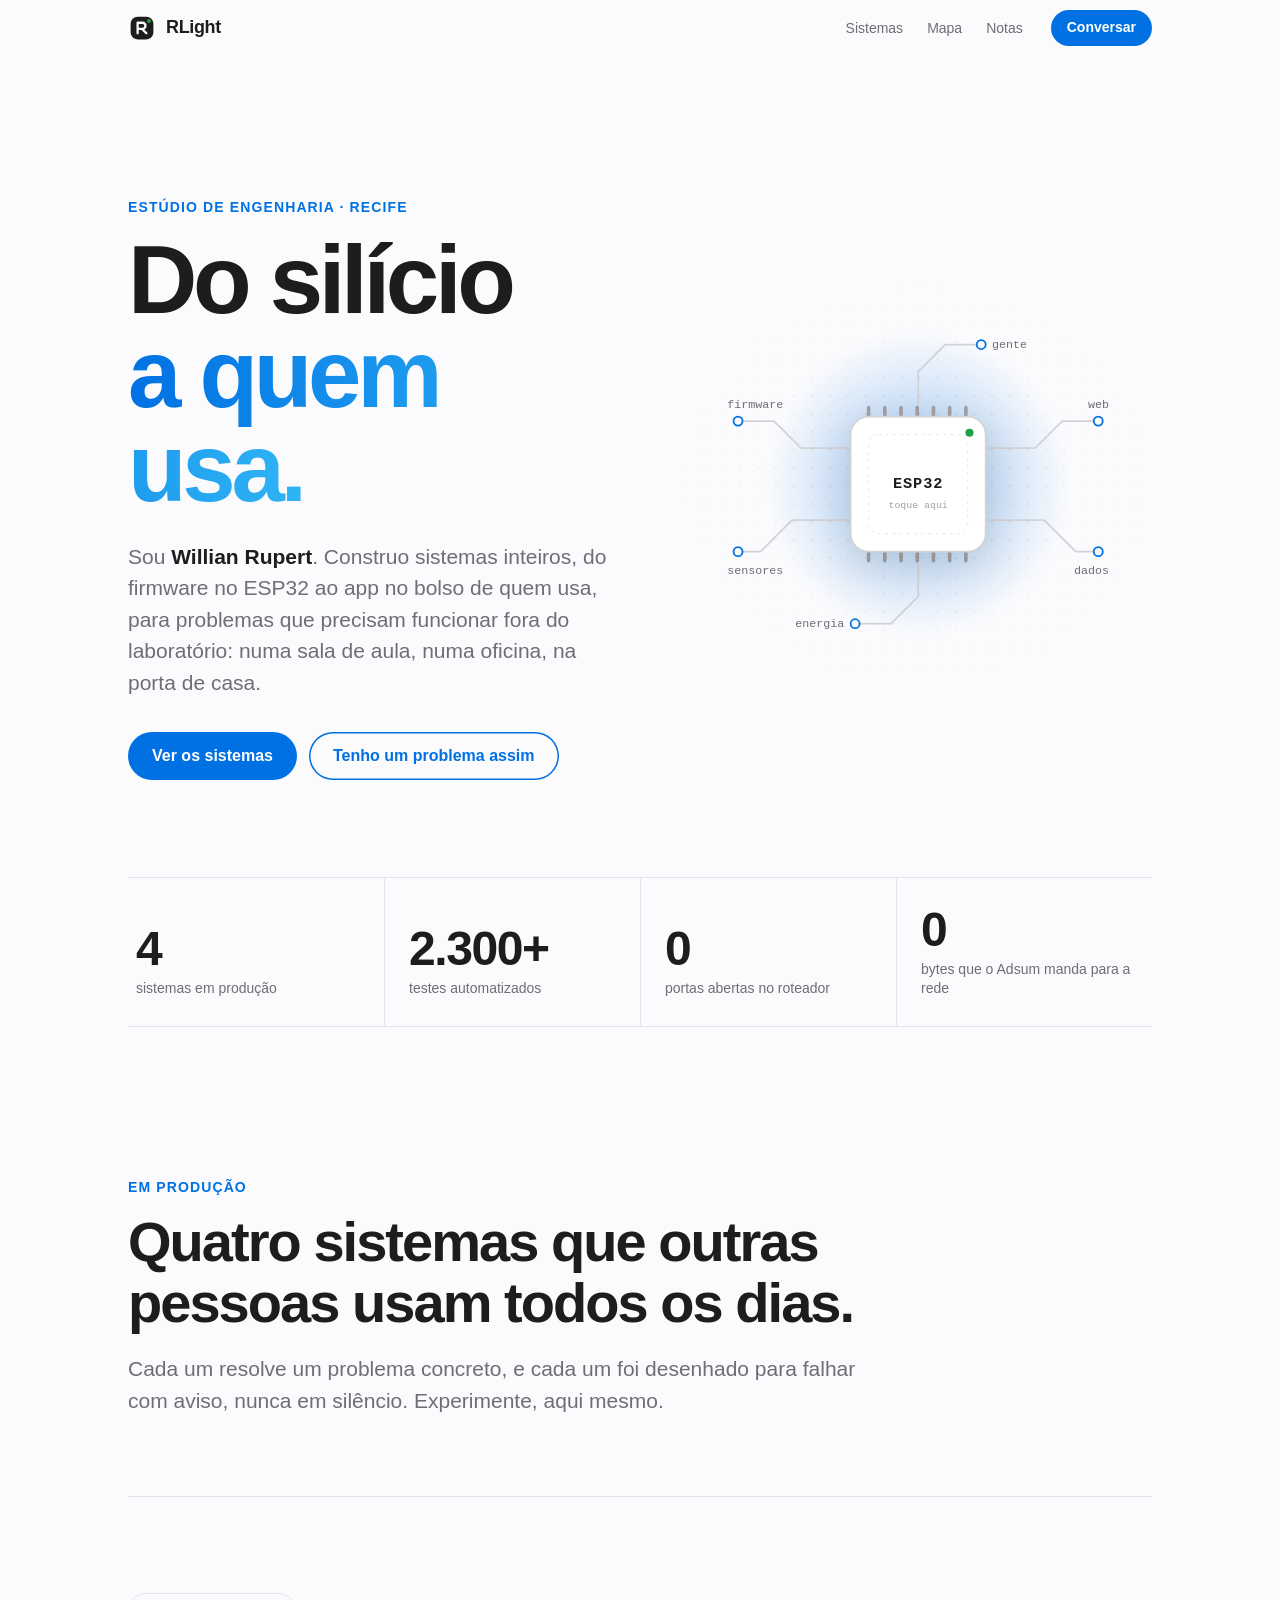
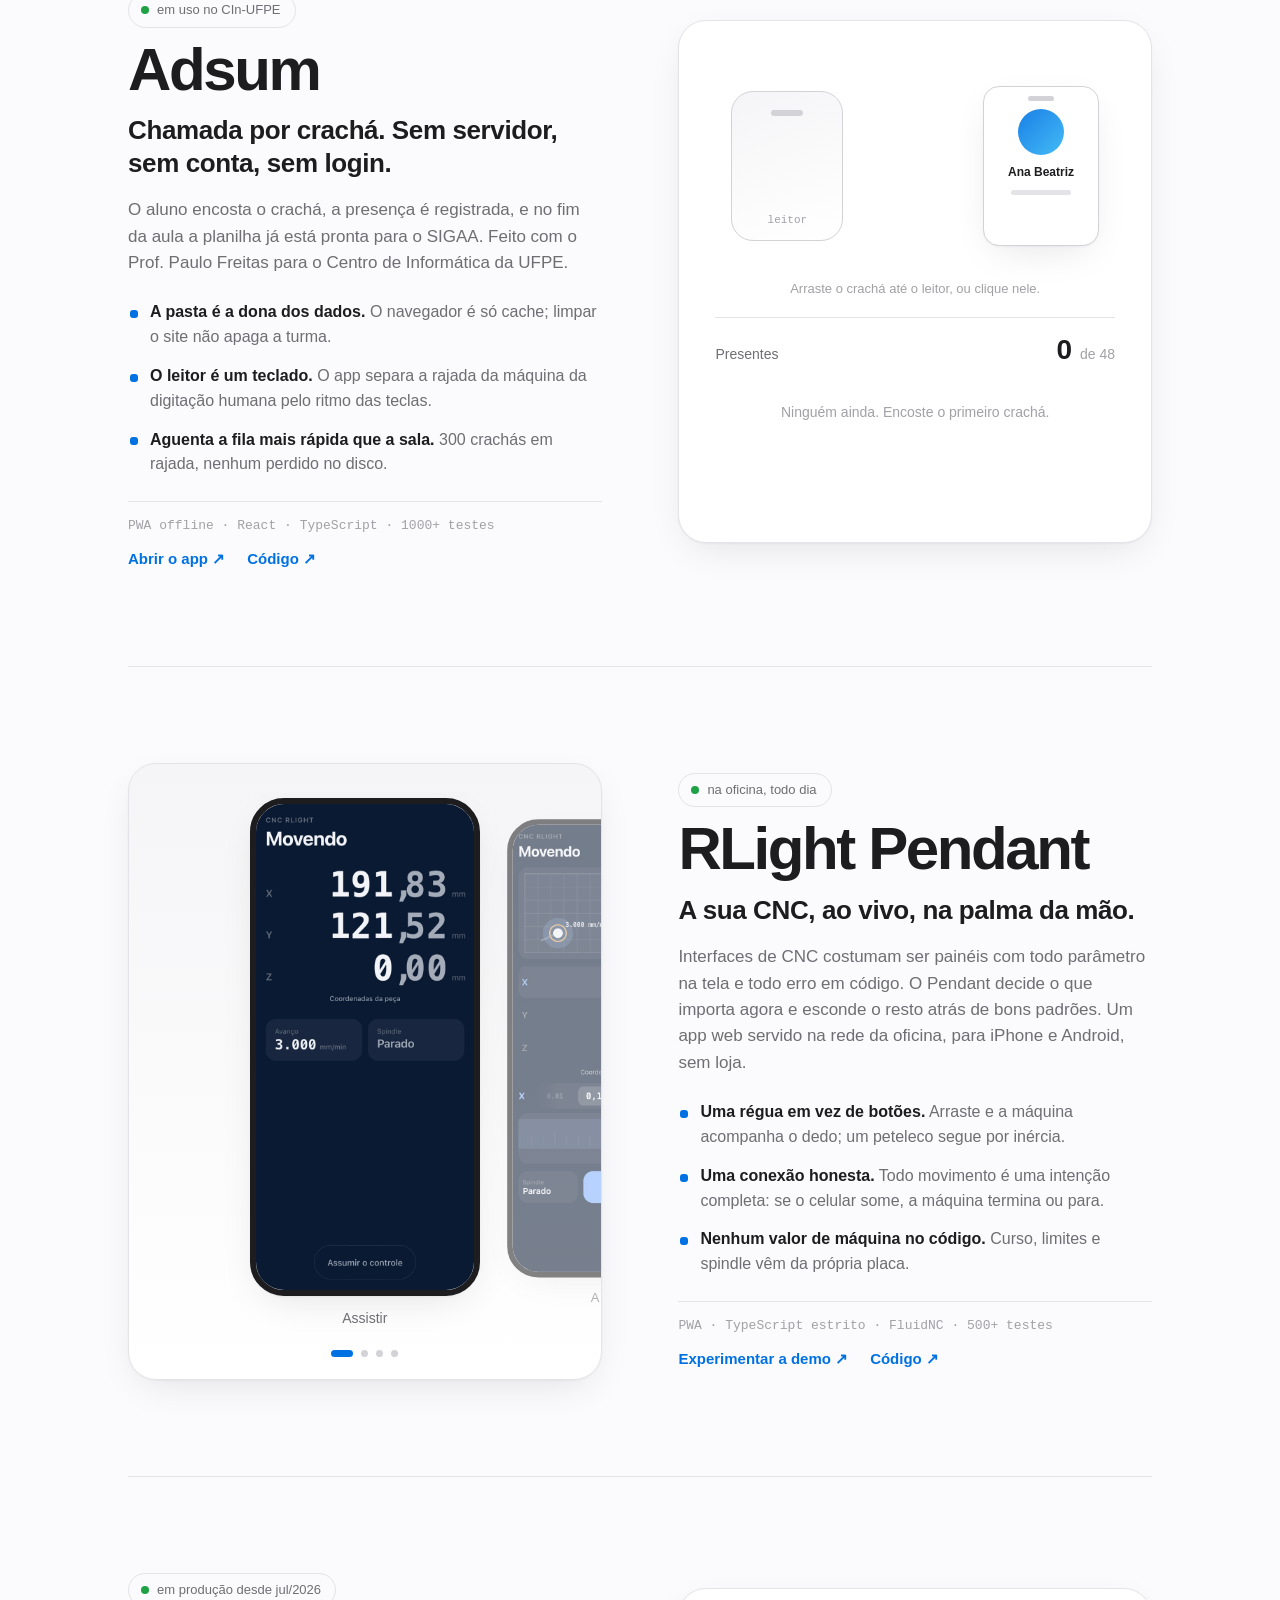
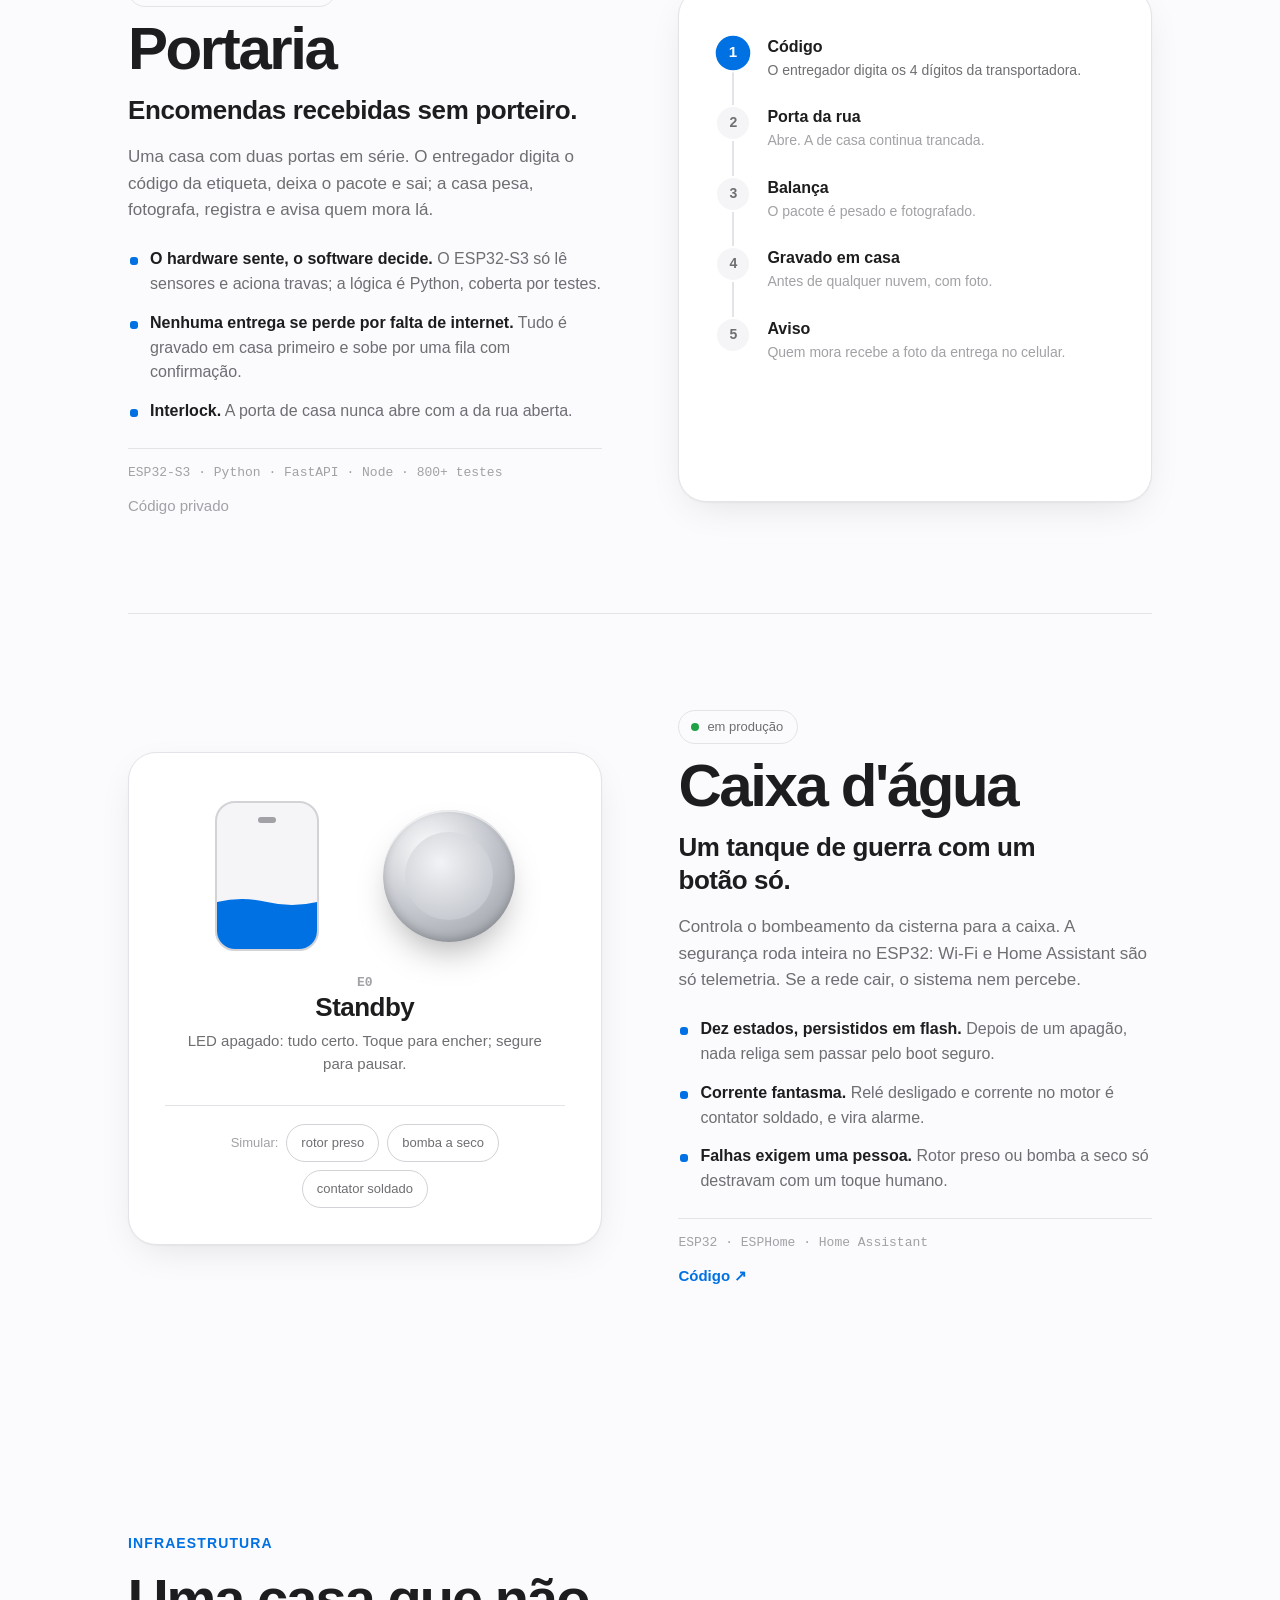
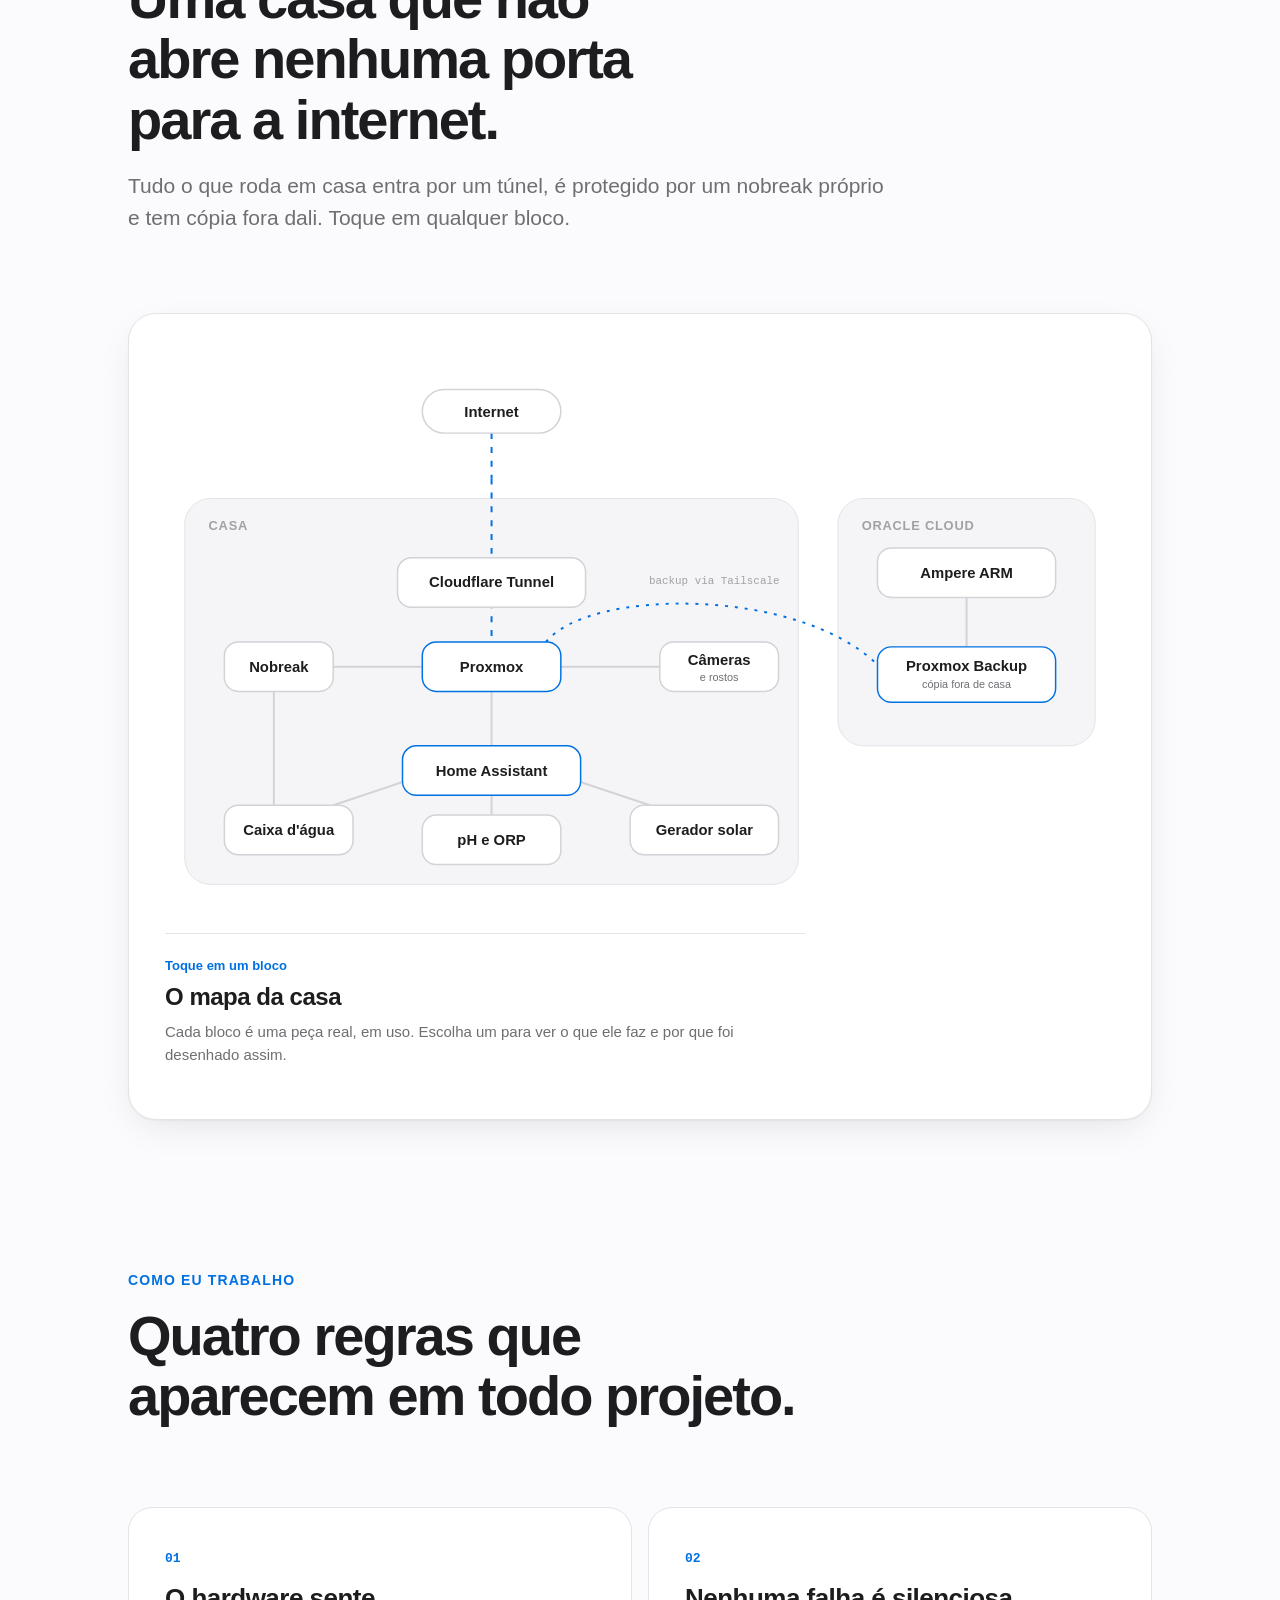
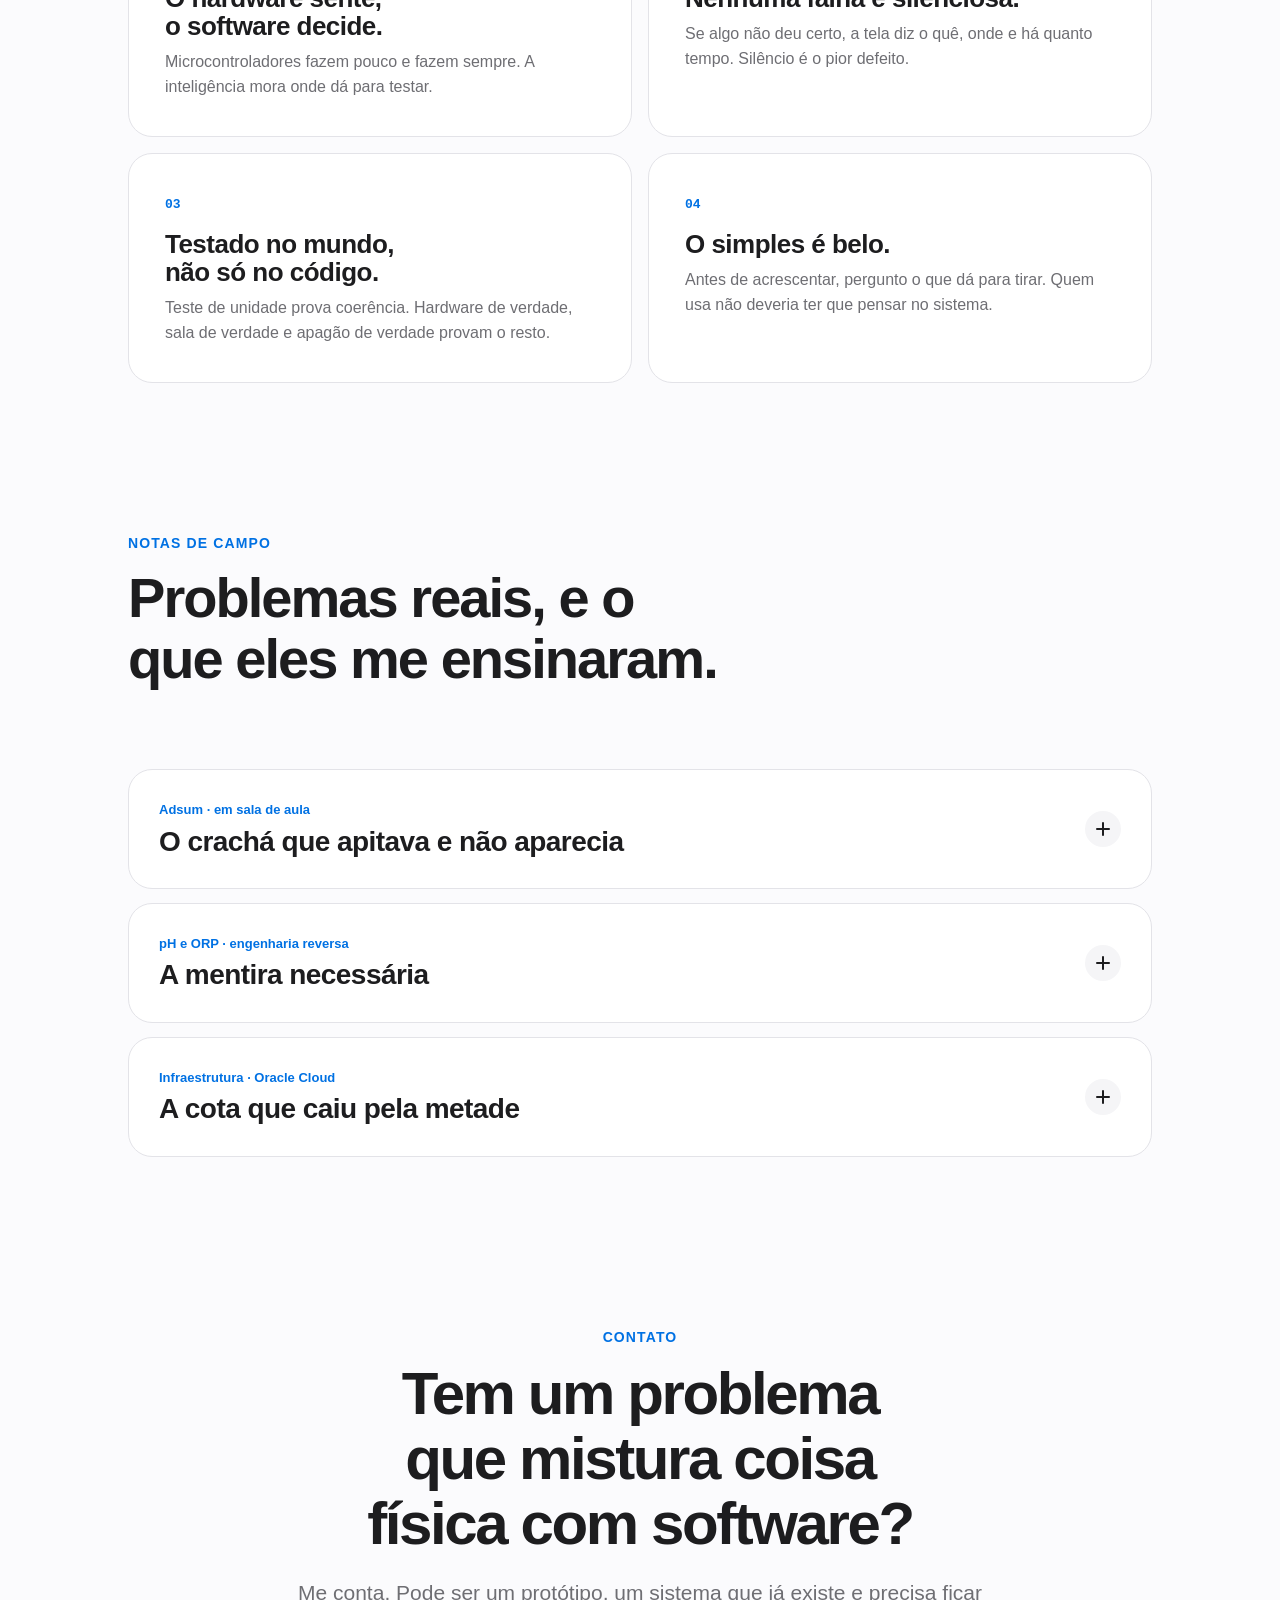
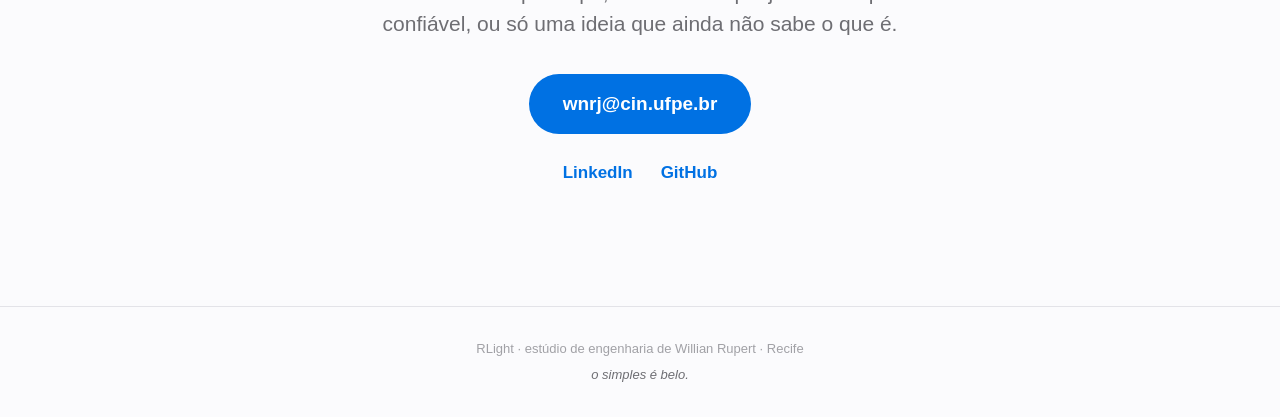
==== index.html @ 32934778 "Site do RLight, v1 Capa com circuito interativo, os quatro sistemas em produção com demonstrações (c" ====
<!doctype html>
<html lang="pt-BR">
<head>
<meta charset="utf-8">
<meta name="viewport" content="width=device-width, initial-scale=1, viewport-fit=cover">
<meta name="color-scheme" content="light dark">
<meta name="theme-color" content="#fbfbfd" media="(prefers-color-scheme: light)">
<meta name="theme-color" content="#0b0b0d" media="(prefers-color-scheme: dark)">
<title>RLight · Estúdio de engenharia</title>
<meta name="description" content="RLight é o estúdio de engenharia de Willian Rupert: firmware, apps e dados para sistemas que precisam funcionar fora do laboratório.">
<meta property="og:title" content="RLight · Do silício a quem usa.">
<meta property="og:description" content="Estúdio de engenharia de Willian Rupert. Firmware, apps e dados para sistemas que precisam funcionar fora do laboratório.">
<meta property="og:type" content="website">
<meta property="og:url" content="https://rlight.com.br/">
<meta property="og:image" content="https://rlight.com.br/assets/og.png">
<link rel="icon" href="assets/marca.svg" type="image/svg+xml">
<link rel="apple-touch-icon" href="assets/apple-touch-icon.png">
<link rel="stylesheet" href="estilo.css">
<script>document.documentElement.classList.add('js')</script>
<script src="app.js" defer></script>
</head>
<body>

<a class="pular" href="#conteudo">Pular para o conteúdo</a>

<header class="barra">
  <nav class="barra-dentro" aria-label="Principal">
    <a class="marca" href="#topo" aria-label="RLight, início">
      <svg viewBox="0 0 32 32" aria-hidden="true"><rect x="3" y="3" width="26" height="26" rx="8" class="marca-chip"/><path d="M11 22V10h5.5a3.5 3.5 0 0 1 0 7H11m5 0 5 5" class="marca-r"/><circle cx="24" cy="8" r="2.2" class="marca-led"/></svg>
      <span>RLight</span>
    </a>
    <ul class="menu">
      <li><a href="#sistemas">Sistemas</a></li>
      <li><a href="#mapa">Mapa</a></li>
      <li><a href="#notas">Notas</a></li>
    </ul>
    <a class="botao botao-pequeno" href="#contato">Conversar</a>
  </nav>
</header>

<main id="conteudo">

<!-- ============================================================ capa -->
<section class="capa" id="topo">
  <div class="capa-texto">
    <p class="sobretitulo revela">Estúdio de engenharia · Recife</p>
    <h1 class="revela">Do silício<br><span class="gradiente">a quem usa.</span></h1>
    <p class="lede revela">Sou <strong>Willian Rupert</strong>. Construo sistemas inteiros, do firmware no ESP32 ao app no bolso de quem usa, para problemas que precisam funcionar fora do laboratório: numa sala de aula, numa oficina, na porta de casa.</p>
    <div class="acoes revela">
      <a class="botao" href="#sistemas">Ver os sistemas</a>
      <a class="botao botao-fantasma" href="#contato">Tenho um problema assim</a>
    </div>
  </div>

  <div class="circuito revela" aria-hidden="true">
    <svg viewBox="0 0 520 440" id="circuito">
      <defs>
        <radialGradient id="brilho"><stop offset="0" class="brilho-a"/><stop offset="1" class="brilho-b"/></radialGradient>
        <pattern id="pontos" width="20" height="20" patternUnits="userSpaceOnUse"><circle cx="2" cy="2" r="1" class="ponto"/></pattern>
      </defs>
      <rect width="520" height="440" fill="url(#pontos)" class="grade"/>
      <circle id="luz" cx="260" cy="220" r="170" fill="url(#brilho)"/>
      <g class="trilhas">
        <path d="M185 180H130l-30-30H60"/>
        <path d="M185 260H120l-35 35H60"/>
        <path d="M335 180h55l30-30h40"/>
        <path d="M335 260h65l35 35h25"/>
        <path d="M260 145V95l30-30h40"/>
        <path d="M260 295v50l-30 30h-40"/>
      </g>
      <g class="pulsos">
        <path d="M185 180H130l-30-30H60" style="--d:0s"/>
        <path d="M185 260H120l-35 35H60" style="--d:.9s"/>
        <path d="M335 180h55l30-30h40" style="--d:.4s"/>
        <path d="M335 260h65l35 35h25" style="--d:1.4s"/>
        <path d="M260 145V95l30-30h40" style="--d:.2s"/>
        <path d="M260 295v50l-30 30h-40" style="--d:1.1s"/>
      </g>
      <g class="nos">
        <circle cx="60" cy="150" r="5"/><circle cx="60" cy="295" r="5"/><circle cx="460" cy="150" r="5"/>
        <circle cx="460" cy="295" r="5"/><circle cx="330" cy="65" r="5"/><circle cx="190" cy="375" r="5"/>
      </g>
      <g class="rotulos">
        <text x="48" y="136" text-anchor="start">firmware</text>
        <text x="48" y="320" text-anchor="start">sensores</text>
        <text x="472" y="136" text-anchor="end">web</text>
        <text x="472" y="320" text-anchor="end">dados</text>
        <text x="342" y="69">gente</text>
        <text x="178" y="379" text-anchor="end">energia</text>
      </g>
      <g class="pinos">
        <path d="M205 145v-10M223 145v-10M241 145v-10M259 145v-10M277 145v-10M295 145v-10M313 145v-10"/>
        <path d="M205 305v-10M223 305v-10M241 305v-10M259 305v-10M277 305v-10M295 305v-10M313 305v-10"/>
      </g>
      <g id="chip" class="chip" role="button" tabindex="-1">
        <rect x="185" y="145" width="150" height="150" rx="20" class="chip-corpo"/>
        <rect x="205" y="165" width="110" height="110" rx="11" class="chip-miolo"/>
        <text x="260" y="224" text-anchor="middle" class="chip-nome">ESP32</text>
        <text x="260" y="246" text-anchor="middle" class="chip-sub">toque aqui</text>
        <circle cx="317" cy="163" r="4.5" class="led"/>
      </g>
    </svg>
  </div>
</section>

<!-- ============================================================ números -->
<section class="numeros" aria-label="Em números">
  <dl>
    <div class="revela"><dt>sistemas em produção</dt><dd>4</dd></div>
    <div class="revela"><dt>testes automatizados</dt><dd>2.300+</dd></div>
    <div class="revela"><dt>portas abertas no roteador</dt><dd>0</dd></div>
    <div class="revela"><dt>bytes que o Adsum manda para a rede</dt><dd>0</dd></div>
  </dl>
</section>

<!-- ============================================================ sistemas -->
<section class="secao" id="sistemas">
  <header class="secao-cabeca revela">
    <p class="sobretitulo">Em produção</p>
    <h2>Quatro sistemas que outras pessoas usam todos os dias.</h2>
    <p class="lede">Cada um resolve um problema concreto, e cada um foi desenhado para falhar com aviso, nunca em silêncio. Experimente, aqui mesmo.</p>
  </header>

  <!-- ---------------- Adsum -->
  <article class="sistema" id="adsum">
    <div class="sistema-texto revela">
      <p class="selo"><span class="bolinha"></span>em uso no CIn-UFPE</p>
      <h3>Adsum</h3>
      <p class="sistema-lema">Chamada por crachá. Sem servidor, sem conta, sem login.</p>
      <p>O aluno encosta o crachá, a presença é registrada, e no fim da aula a planilha já está pronta para o SIGAA. Feito com o Prof. Paulo Freitas para o Centro de Informática da UFPE.</p>
      <ul class="pontos">
        <li><strong>A pasta é a dona dos dados.</strong> O navegador é só cache; limpar o site não apaga a turma.</li>
        <li><strong>O leitor é um teclado.</strong> O app separa a rajada da máquina da digitação humana pelo ritmo das teclas.</li>
        <li><strong>Aguenta a fila mais rápida que a sala.</strong> 300 crachás em rajada, nenhum perdido no disco.</li>
      </ul>
      <p class="rodape-sistema"><span>PWA offline · React · TypeScript · 1000+ testes</span></p>
      <p class="links"><a href="https://willianrupert.github.io/adsum/">Abrir o app ↗</a><a href="https://github.com/willianrupert/adsum">Código ↗</a></p>
    </div>

    <div class="demo demo-adsum revela" aria-label="Demonstração: encoste o crachá no leitor">
      <div class="demo-palco">
        <div class="leitor" id="leitor">
          <div class="leitor-onda"></div>
          <div class="leitor-luz"></div>
          <span>leitor</span>
        </div>
        <button class="cracha" id="cracha" type="button" aria-label="Encostar crachá no leitor">
          <span class="cracha-furo"></span>
          <span class="cracha-foto"></span>
          <span class="cracha-nome" id="cracha-nome">Ana Beatriz</span>
          <span class="cracha-linha"></span>
        </button>
      </div>
      <p class="demo-dica"><span class="so-toque">Arraste o crachá até o leitor, ou toque nele.</span><span class="so-mouse">Arraste o crachá até o leitor, ou clique nele.</span></p>
      <div class="chamada">
        <div class="chamada-cabeca"><span>Presentes</span><strong id="presentes">0</strong><span class="de">de 48</span></div>
        <ol id="lista" aria-live="polite"></ol>
        <p class="planilha" id="planilha" hidden>faltas.csv atualizado agora</p>
      </div>
    </div>
  </article>

  <!-- ---------------- Pendant -->
  <article class="sistema invertido" id="pendant">
    <div class="sistema-texto revela">
      <p class="selo"><span class="bolinha"></span>na oficina, todo dia</p>
      <h3>RLight Pendant</h3>
      <p class="sistema-lema">A sua CNC, ao vivo, na palma da mão.</p>
      <p>Interfaces de CNC costumam ser painéis com todo parâmetro na tela e todo erro em código. O Pendant decide o que importa agora e esconde o resto atrás de bons padrões. Um app web servido na rede da oficina, para iPhone e Android, sem loja.</p>
      <ul class="pontos">
        <li><strong>Uma régua em vez de botões.</strong> Arraste e a máquina acompanha o dedo; um peteleco segue por inércia.</li>
        <li><strong>Uma conexão honesta.</strong> Todo movimento é uma intenção completa: se o celular some, a máquina termina ou para.</li>
        <li><strong>Nenhum valor de máquina no código.</strong> Curso, limites e spindle vêm da própria placa.</li>
      </ul>
      <p class="rodape-sistema"><span>PWA · TypeScript estrito · FluidNC · 500+ testes</span></p>
      <p class="links"><a href="https://willianrupert.github.io/rlight-pendant/">Experimentar a demo ↗</a><a href="https://github.com/willianrupert/rlight-pendant">Código ↗</a></p>
    </div>

    <div class="demo demo-pendant revela">
      <div class="carrossel" id="carrossel" tabindex="0" aria-label="Telas do RLight Pendant, deslize para o lado">
        <figure><img src="assets/pendant-01-assistir.jpg" width="640" height="1385" loading="lazy" decoding="async" alt="Tela de acompanhar a máquina andando"><figcaption>Assistir</figcaption></figure>
        <figure><img src="assets/pendant-02-controle.jpg" width="640" height="1385" loading="lazy" decoding="async" alt="Tela de controle com a régua de jog"><figcaption>A régua</figcaption></figure>
        <figure><img src="assets/pendant-03-fantasma.jpg" width="640" height="1385" loading="lazy" decoding="async" alt="Mapa da mesa com o destino fantasma e o botão Ir"><figcaption>Toque na mesa e "Ir"</figcaption></figure>
        <figure><img src="assets/pendant-04-spindle.jpg" width="640" height="1385" loading="lazy" decoding="async" alt="Mostrador do spindle subindo pela rampa real"><figcaption>O spindle</figcaption></figure>
      </div>
      <div class="pontinhos" id="pontinhos" aria-hidden="true"><i></i><i></i><i></i><i></i></div>
    </div>
  </article>

  <!-- ---------------- Portaria -->
  <article class="sistema" id="portaria">
    <div class="sistema-texto revela">
      <p class="selo"><span class="bolinha"></span>em produção desde jul/2026</p>
      <h3>Portaria</h3>
      <p class="sistema-lema">Encomendas recebidas sem porteiro.</p>
      <p>Uma casa com duas portas em série. O entregador digita o código da etiqueta, deixa o pacote e sai; a casa pesa, fotografa, registra e avisa quem mora lá.</p>
      <ul class="pontos">
        <li><strong>O hardware sente, o software decide.</strong> O ESP32-S3 só lê sensores e aciona travas; a lógica é Python, coberta por testes.</li>
        <li><strong>Nenhuma entrega se perde por falta de internet.</strong> Tudo é gravado em casa primeiro e sobe por uma fila com confirmação.</li>
        <li><strong>Interlock.</strong> A porta de casa nunca abre com a da rua aberta.</li>
      </ul>
      <p class="rodape-sistema"><span>ESP32-S3 · Python · FastAPI · Node · 800+ testes</span></p>
      <p class="links"><span class="privado">Código privado</span></p>
    </div>

    <div class="demo demo-portaria revela">
      <ol class="passos" id="passos">
        <li class="passo"><span class="passo-num">1</span><div><strong>Código</strong><p>O entregador digita os 4 dígitos da transportadora.</p></div></li>
        <li class="passo"><span class="passo-num">2</span><div><strong>Porta da rua</strong><p>Abre. A de casa continua trancada.</p></div></li>
        <li class="passo"><span class="passo-num">3</span><div><strong>Balança</strong><p>O pacote é pesado e fotografado.</p></div></li>
        <li class="passo"><span class="passo-num">4</span><div><strong>Gravado em casa</strong><p>Antes de qualquer nuvem, com foto.</p></div></li>
        <li class="passo"><span class="passo-num">5</span><div><strong>Aviso</strong><p>Quem mora recebe a foto da entrega no celular.</p></div></li>
      </ol>
      <div class="notificacao" id="notificacao" aria-hidden="true">
        <div class="notificacao-icone"></div>
        <div><strong>Portaria</strong><span>Entrega recebida · 1,2 kg · agora</span></div>
      </div>
    </div>
  </article>

  <!-- ---------------- Caixa d'água -->
  <article class="sistema invertido" id="caixa">
    <div class="sistema-texto revela">
      <p class="selo"><span class="bolinha"></span>em produção</p>
      <h3>Caixa d'água</h3>
      <p class="sistema-lema">Um tanque de guerra com um botão só.</p>
      <p>Controla o bombeamento da cisterna para a caixa. A segurança roda inteira no ESP32: Wi-Fi e Home Assistant são só telemetria. Se a rede cair, o sistema nem percebe.</p>
      <ul class="pontos">
        <li><strong>Dez estados, persistidos em flash.</strong> Depois de um apagão, nada religa sem passar pelo boot seguro.</li>
        <li><strong>Corrente fantasma.</strong> Relé desligado e corrente no motor é contator soldado, e vira alarme.</li>
        <li><strong>Falhas exigem uma pessoa.</strong> Rotor preso ou bomba a seco só destravam com um toque humano.</li>
      </ul>
      <p class="rodape-sistema"><span>ESP32 · ESPHome · Home Assistant</span></p>
      <p class="links"><a href="https://github.com/willianrupert/caixa-dagua-esphome">Código ↗</a></p>
    </div>

    <div class="demo demo-caixa revela">
      <div class="caixa-palco">
        <div class="tanque" aria-hidden="true"><div class="agua" id="agua"><svg viewBox="0 0 200 20" preserveAspectRatio="none"><path d="M0 10 Q25 0 50 10 T100 10 T150 10 T200 10 V20 H0Z"/></svg></div><span class="tanque-boia"></span></div>
        <button class="botao-inox" id="inox" type="button" aria-describedby="estado-desc">
          <span class="anel" id="anel"></span>
          <span class="inox-face"></span>
          <span class="visualmente-oculto">Botão da caixa d'água</span>
        </button>
      </div>
      <div class="estado" aria-live="polite">
        <p class="estado-codigo" id="estado-codigo">E0</p>
        <p class="estado-nome" id="estado-nome">Standby</p>
        <p class="estado-desc" id="estado-desc">LED apagado: tudo certo. Toque para encher; segure para pausar.</p>
      </div>
      <div class="falhas" role="group" aria-label="Simular uma falha">
        <span>Simular:</span>
        <button type="button" data-falha="E6">rotor preso</button>
        <button type="button" data-falha="E7">bomba a seco</button>
        <button type="button" data-falha="E5">contator soldado</button>
      </div>
    </div>
  </article>
</section>

<!-- ============================================================ mapa -->
<section class="secao secao-escura" id="mapa">
  <header class="secao-cabeca revela">
    <p class="sobretitulo">Infraestrutura</p>
    <h2>Uma casa que não abre nenhuma porta para a internet.</h2>
    <p class="lede">Tudo o que roda em casa entra por um túnel, é protegido por um nobreak próprio e tem cópia fora dali. Toque em qualquer bloco.</p>
  </header>

  <div class="mapa revela">
    <div class="mapa-rolo" tabindex="0" aria-label="Mapa da infraestrutura; deslize para os lados no celular">
    <svg viewBox="0 0 960 560" id="mapa-svg" role="group" aria-label="Mapa da infraestrutura RLight">
      <g class="regioes">
        <rect x="20" y="150" width="620" height="390" rx="26"/><text x="44" y="182">Casa</text>
        <rect x="680" y="150" width="260" height="250" rx="26"/><text x="704" y="182">Oracle Cloud</text><text x="555" y="236" text-anchor="middle" class="rotulo-linha">backup via Tailscale</text>
      </g>
      <g class="ligacoes">
        <path d="M330 70 V110 H330 V130" class="fluxo"/>
        <path d="M330 130 V 220" class="fluxo"/>
        <path d="M330 255 V 300" class="fluxo"/>
        <path d="M160 320 H 260"/>
        <path d="M400 320 H 500"/>
        <path d="M330 345 V 400"/>
        <path d="M260 430 L 170 460"/>
        <path d="M400 430 L 490 460"/>
        <path d="M110 345 V 480"/>
        <path d="M385 295 C 430 240, 640 240, 720 318" class="fluxo tracejado"/>
        <path d="M810 250 V 300"/>
        <path d="M330 450 V 470"/>
      </g>
      <g class="nos-mapa">
        <g class="no" data-no="internet" tabindex="0" role="button"><rect x="260" y="40" width="140" height="44" rx="22"/><text x="330" y="68">Internet</text></g>
        <g class="no" data-no="tunel" tabindex="0" role="button"><rect x="235" y="210" width="190" height="50" rx="14"/><text x="330" y="240">Cloudflare Tunnel</text></g>
        <g class="no destaque" data-no="proxmox" tabindex="0" role="button"><rect x="260" y="295" width="140" height="50" rx="14"/><text x="330" y="325">Proxmox</text></g>
        <g class="no" data-no="nobreak" tabindex="0" role="button"><rect x="60" y="295" width="110" height="50" rx="14"/><text x="115" y="325">Nobreak</text></g>
        <g class="no" data-no="facial" tabindex="0" role="button"><rect x="500" y="295" width="120" height="50" rx="14"/><text x="560" y="318">Câmeras</text><text x="560" y="334" class="sub">e rostos</text></g>
        <g class="no destaque" data-no="ha" tabindex="0" role="button"><rect x="240" y="400" width="180" height="50" rx="14"/><text x="330" y="430">Home Assistant</text></g>
        <g class="no" data-no="caixa" tabindex="0" role="button"><rect x="60" y="460" width="130" height="50" rx="14"/><text x="125" y="490">Caixa d'água</text></g>
        <g class="no" data-no="ph" tabindex="0" role="button"><rect x="260" y="470" width="140" height="50" rx="14"/><text x="330" y="500">pH e ORP</text></g>
        <g class="no" data-no="solar" tabindex="0" role="button"><rect x="470" y="460" width="150" height="50" rx="14"/><text x="545" y="490">Gerador solar</text></g>
        <g class="no" data-no="ampere" tabindex="0" role="button"><rect x="720" y="200" width="180" height="50" rx="14"/><text x="810" y="230">Ampere ARM</text></g>
        <g class="no destaque" data-no="pbs" tabindex="0" role="button"><rect x="720" y="300" width="180" height="56" rx="14"/><text x="810" y="324">Proxmox Backup</text><text x="810" y="342" class="sub">cópia fora de casa</text></g>
      </g>
    </svg>
    </div>
    <p class="mapa-dica">Deslize para ver o mapa inteiro.</p>
    <aside class="painel" id="painel" aria-live="polite">
      <p class="painel-tag" id="painel-tag">Toque em um bloco</p>
      <h3 id="painel-titulo">O mapa da casa</h3>
      <p id="painel-texto">Cada bloco é uma peça real, em uso. Escolha um para ver o que ele faz e por que foi desenhado assim.</p>
    </aside>
  </div>
</section>

<!-- ============================================================ princípios -->
<section class="secao" id="principios">
  <header class="secao-cabeca revela">
    <p class="sobretitulo">Como eu trabalho</p>
    <h2>Quatro regras que aparecem em todo projeto.</h2>
  </header>
  <ul class="principios">
    <li class="revela"><span class="principio-num">01</span><h3>O hardware sente, o software decide.</h3><p>Microcontroladores fazem pouco e fazem sempre. A inteligência mora onde dá para testar.</p></li>
    <li class="revela"><span class="principio-num">02</span><h3>Nenhuma falha é silenciosa.</h3><p>Se algo não deu certo, a tela diz o quê, onde e há quanto tempo. Silêncio é o pior defeito.</p></li>
    <li class="revela"><span class="principio-num">03</span><h3>Testado no mundo, não só no código.</h3><p>Teste de unidade prova coerência. Hardware de verdade, sala de verdade e apagão de verdade provam o resto.</p></li>
    <li class="revela"><span class="principio-num">04</span><h3>O simples é belo.</h3><p>Antes de acrescentar, pergunto o que dá para tirar. Quem usa não deveria ter que pensar no sistema.</p></li>
  </ul>
</section>

<!-- ============================================================ notas -->
<section class="secao" id="notas">
  <header class="secao-cabeca revela">
    <p class="sobretitulo">Notas de campo</p>
    <h2>Problemas reais, e o que eles me ensinaram.</h2>
  </header>

  <div class="notas">
    <details class="nota revela">
      <summary><span class="nota-tag">Adsum · em sala de aula</span><span class="nota-titulo">O crachá que apitava e não aparecia</span><span class="nota-abre" aria-hidden="true"></span></summary>
      <div class="nota-corpo">
        <p>Numa turma grande, o professor relatou que o leitor apitava e nada acontecia na tela. Sem erro, sem aviso. A causa estava num detalhe de tempo: o intervalo entre teclas era medido quando o código <em>rodava</em>, não quando a tecla <em>chegava</em>. Com a tela ocupada redesenhando a lista, o atraso do navegador parecia digitação humana, e a rajada inteira era recusada em silêncio.</p>
        <p>A correção foi medir pelo carimbo do próprio evento. A prova foi física: um ESP32-S3 se passando por teclado USB, digitando crachás no Chrome de verdade, simulou uma turma de 200 pessoas duas vezes. Todas as leituras chegaram. O mesmo rig confirmou que digitação humana continua sendo recusada.</p>
        <p class="nota-licao">O que ficou: teste em ambiente simulado prova coerência; o caminho físico inteiro é o que prova o conserto.</p>
      </div>
    </details>

    <details class="nota revela">
      <summary><span class="nota-tag">pH e ORP · engenharia reversa</span><span class="nota-titulo">A mentira necessária</span><span class="nota-abre" aria-hidden="true"></span></summary>
      <div class="nota-corpo">
        <p>Um monitor de qualidade de água só funcionava pela nuvem do fabricante. Troquei o módulo Wi-Fi por um ESP32-C3 e passei a falar o protocolo serial dele direto. O microcontrolador interno respondia ao início da conversa e depois ficava em silêncio absoluto.</p>
        <p>O que destravou: dizer a ele que estávamos <strong>conectados à nuvem</strong> (status <code>0x04</code>), e não só ao Wi-Fi. Junto disso, responder sempre com a versão <code>0x00</code> no cabeçalho, mandar um sinal de vida a cada 10 segundos e entregar a hora certa quando ele pede. Com isso, os oito sensores passaram a chegar sem parar, sem nuvem nenhuma.</p>
        <p class="nota-licao">O que ficou: quando um sistema fica mudo, a pergunta não é o que está quebrado, mas o que ele está esperando ouvir.</p>
      </div>
    </details>

    <details class="nota revela">
      <summary><span class="nota-tag">Infraestrutura · Oracle Cloud</span><span class="nota-titulo">A cota que caiu pela metade</span><span class="nota-abre" aria-hidden="true"></span></summary>
      <div class="nota-corpo">
        <p>Praticamente todo tutorial diz que o plano gratuito da Oracle dá 4 núcleos ARM e 24 GB de memória. A própria documentação da casa dizia o mesmo. Medi na máquina: eram 2 núcleos e 12 GB, que hoje são o teto real do plano.</p>
        <p>Ajustei a instância exatamente nesse limite. Pedir o que todo mundo diz que é grátis teria virado cobrança. Na mesma revisão, achei que a máquina não tinha saída para a internet por um motivo estrutural, e não por defeito; a saída passou a ser um túnel gerenciado pelo sistema, sem custo nenhum.</p>
        <p class="nota-licao">O que ficou: número escrito não é número medido. Antes de decidir, eu confiro na máquina.</p>
      </div>
    </details>
  </div>
</section>

<!-- ============================================================ contato -->
<section class="contato" id="contato">
  <div class="contato-dentro revela">
    <p class="sobretitulo">Contato</p>
    <h2>Tem um problema que mistura coisa física com software?</h2>
    <p class="lede">Me conta. Pode ser um protótipo, um sistema que já existe e precisa ficar confiável, ou só uma ideia que ainda não sabe o que é.</p>
    <div class="acoes acoes-centro">
      <a class="botao botao-grande" href="mailto:wnrj@cin.ufpe.br?subject=Projeto%20RLight">wnrj@cin.ufpe.br</a>
    </div>
    <p class="redes"><a href="https://www.linkedin.com/in/willianrupert">LinkedIn</a><a href="https://github.com/willianrupert">GitHub</a></p>
  </div>
</section>

</main>

<footer class="rodape">
  <p>RLight · estúdio de engenharia de Willian Rupert · Recife</p>
  <p class="assinatura">o simples é belo.</p>
</footer>

</body>
</html>
---- estilo.css ----
/* RLight · estúdio de engenharia
   Tema segue o sistema. Tokens no :root, trocados no modo escuro. */

:root {
  color-scheme: light dark;
  --fundo: #fbfbfd;
  --superficie: #ffffff;
  --superficie-2: #f5f5f7;
  --linha: #e3e3e8;
  --linha-forte: #d2d2d7;
  --texto: #1d1d1f;
  --suave: #6e6e73;
  --fraco: #a1a1a6;
  --azul: #0071e3;
  --azul-2: #2fb4f5;
  --tinta: #e8f2fd;
  --verde: #1fa246;
  --sombra: 0 1px 2px rgb(0 0 0 / .04), 0 12px 40px -12px rgb(0 0 0 / .12);
  --vidro: rgb(251 251 253 / .72);

  --sans: -apple-system, BlinkMacSystemFont, "SF Pro Text", "Segoe UI", Inter, Roboto, "Helvetica Neue", Arial, sans-serif;
  --display: -apple-system, BlinkMacSystemFont, "SF Pro Display", "Segoe UI", Inter, Roboto, "Helvetica Neue", Arial, sans-serif;
  --mono: "SF Mono", SFMono-Regular, ui-monospace, Menlo, Consolas, "Roboto Mono", monospace;

  --largura: 1120px;
  --margem: max(20px, env(safe-area-inset-left), min(5vw, 48px));
  --margem-d: max(20px, env(safe-area-inset-right), min(5vw, 48px));
  --raio: 28px;
  --ease: cubic-bezier(.2, .7, .2, 1);
}

@media (prefers-color-scheme: dark) {
  :root {
    --fundo: #0b0b0d;
    --superficie: #141417;
    --superficie-2: #1a1a1d;
    --linha: #26262b;
    --linha-forte: #38383d;
    --texto: #f5f5f7;
    --suave: #a1a1a6;
    --fraco: #6e6e73;
    --azul: #2997ff;
    --azul-2: #5ac8fa;
    --tinta: #0b2540;
    --verde: #30d158;
    --sombra: 0 1px 2px rgb(0 0 0 / .4), 0 20px 50px -20px rgb(0 0 0 / .7);
    --vidro: rgb(11 11 13 / .7);
  }
}

* { box-sizing: border-box; }
html { -webkit-text-size-adjust: 100%; text-size-adjust: 100%; scroll-padding-top: 72px; }
@media (prefers-reduced-motion: no-preference) { html { scroll-behavior: smooth; } }
body {
  margin: 0;
  background: var(--fundo);
  color: var(--texto);
  font: 17px/1.55 var(--sans);
  -webkit-font-smoothing: antialiased;
  -moz-osx-font-smoothing: grayscale;
  text-rendering: optimizeLegibility;
  overflow-x: clip;
  -webkit-tap-highlight-color: transparent;
}
img { max-width: 100%; height: auto; display: block; }
a { color: var(--azul); text-decoration: none; }
a:hover { text-decoration: underline; text-underline-offset: 3px; }
:focus-visible { outline: 2px solid var(--azul); outline-offset: 3px; border-radius: 8px; }
h1, h2, h3 { font-family: var(--display); margin: 0; letter-spacing: -0.022em; line-height: 1.08; text-wrap: balance; }
p { margin: 0; text-wrap: pretty; }
button { font: inherit; color: inherit; }
::selection { background: var(--tinta); }
.visualmente-oculto { position: absolute; width: 1px; height: 1px; overflow: hidden; clip: rect(0 0 0 0); white-space: nowrap; }

.pular { position: absolute; left: 12px; top: -60px; z-index: 50; background: var(--texto); color: var(--fundo); padding: 10px 14px; border-radius: 10px; }
.pular:focus { top: 12px; }

/* ---------------------------------------------------------------- barra */
.barra {
  position: sticky; top: 0; z-index: 20;
  padding-top: env(safe-area-inset-top);
  background: var(--vidro);
  -webkit-backdrop-filter: saturate(180%) blur(20px);
  backdrop-filter: saturate(180%) blur(20px);
  border-bottom: 1px solid transparent;
  transition: border-color .3s;
}
.barra.rolou { border-bottom-color: var(--linha); }
.barra-dentro {
  max-width: var(--largura); margin: 0 auto; height: 56px;
  padding: 0 var(--margem-d) 0 var(--margem);
  display: flex; align-items: center; gap: 28px;
}
.marca { display: flex; align-items: center; gap: 10px; color: var(--texto); font-weight: 650; font-size: 18px; letter-spacing: -0.02em; }
.marca:hover { text-decoration: none; }
.marca svg { width: 28px; height: 28px; }
.marca-chip { fill: var(--texto); }
.marca-r { fill: none; stroke: var(--fundo); stroke-width: 2.6; stroke-linecap: round; stroke-linejoin: round; }
.marca-led { fill: var(--verde); }
.menu { display: flex; gap: 24px; list-style: none; margin: 0 0 0 auto; padding: 0; }
.menu a { color: var(--suave); font-size: 14px; font-weight: 500; }
.menu a:hover { color: var(--texto); text-decoration: none; }
@media (max-width: 640px) { .menu { display: none; } .barra-dentro { justify-content: space-between; } }

/* ---------------------------------------------------------------- botões */
.botao {
  display: inline-flex; align-items: center; justify-content: center; gap: 8px;
  min-height: 48px; padding: 0 24px; border-radius: 999px;
  background: var(--azul); color: #fff; font-weight: 600; font-size: 16px;
  border: 0; cursor: pointer;
  transition: transform .2s var(--ease), filter .2s, background .2s;
}
.botao:hover { text-decoration: none; filter: brightness(1.08); }
.botao:active { transform: scale(.97); }
.botao-fantasma { background: transparent; color: var(--azul); box-shadow: inset 0 0 0 1.5px var(--azul); }
.botao-pequeno { min-height: 36px; padding: 0 16px; font-size: 14px; }
.botao-grande { min-height: 60px; padding: 0 34px; font-size: 19px; }
.acoes { display: flex; flex-wrap: wrap; gap: 12px; }
.acoes-centro { justify-content: center; }

/* ---------------------------------------------------------------- tipografia */
.sobretitulo { color: var(--azul); font-size: 14px; font-weight: 600; letter-spacing: .08em; text-transform: uppercase; margin-bottom: 14px; }
.lede { color: var(--suave); font-size: clamp(18px, 2.1vw, 21px); line-height: 1.5; }
.lede strong { color: var(--texto); font-weight: 600; }
.gradiente {
  background: linear-gradient(90deg, var(--azul), var(--azul-2));
  -webkit-background-clip: text; background-clip: text; color: transparent;
  padding-bottom: .08em;
}

/* ---------------------------------------------------------------- capa */
.capa {
  max-width: var(--largura); margin: 0 auto;
  padding: clamp(40px, 9vw, 120px) var(--margem-d) clamp(32px, 6vw, 72px) var(--margem);
  display: grid; grid-template-columns: 1.05fr 1fr; align-items: center; gap: clamp(24px, 5vw, 64px);
  min-height: min(820px, calc(100svh - 56px));
}
.capa h1 { font-size: clamp(52px, 8.4vw, 96px); font-weight: 700; letter-spacing: -0.045em; line-height: .98; margin-bottom: 26px; }
.capa .lede { max-width: 30em; margin-bottom: 34px; }
@media (max-width: 900px) {
  .capa { grid-template-columns: 1fr; min-height: 0; padding-top: 48px; }
  .circuito { max-width: 520px; width: 100%; margin: 0 auto; }
}

.circuito svg { width: 100%; height: auto; overflow: visible; touch-action: pan-y; }
.circuito .ponto { fill: var(--fraco); opacity: .35; }
.circuito .grade { -webkit-mask: radial-gradient(closest-side, #000 40%, transparent); mask: radial-gradient(closest-side, #000 40%, transparent); }
.brilho-a { stop-color: var(--azul); stop-opacity: .38; }
.brilho-b { stop-color: var(--azul); stop-opacity: 0; }
#luz { transition: cx .6s var(--ease), cy .6s var(--ease); }
.trilhas path { fill: none; stroke: var(--linha-forte); stroke-width: 2; }
.pulsos path {
  fill: none; stroke: var(--azul); stroke-width: 2.6; stroke-linecap: round;
  stroke-dasharray: 26 400; stroke-dashoffset: 26;
  animation: corre 3.4s linear infinite; animation-delay: var(--d);
}
.circuito.rapido .pulsos path { animation-duration: 1.1s; }
@keyframes corre { 0% { stroke-dashoffset: 26; opacity: 0 } 10% { opacity: 1 } 75% { opacity: 1 } 100% { stroke-dashoffset: -220; opacity: 0 } }
.nos circle { fill: var(--fundo); stroke: var(--azul); stroke-width: 2; }
.rotulos text { font: 13px var(--mono); fill: var(--suave); }
.pinos path { stroke: var(--fraco); stroke-width: 4; stroke-linecap: round; }
.chip { cursor: pointer; transform-origin: 260px 220px; transition: transform .35s var(--ease); outline: none; }
.chip:active { transform: scale(.96); }
.chip-corpo { fill: var(--superficie); stroke: var(--linha-forte); stroke-width: 2; filter: drop-shadow(0 12px 24px rgb(0 0 0 / .12)); }
.chip-miolo { fill: none; stroke: var(--linha); stroke-dasharray: 3 5; }
.chip-nome { font: 600 17px var(--mono); fill: var(--texto); letter-spacing: 1px; }
.chip-sub { font: 11px var(--mono); fill: var(--fraco); }
.led { fill: var(--verde); animation: pisca 2.4s ease-in-out infinite; }
@keyframes pisca { 0%, 100% { opacity: .3 } 50% { opacity: 1 } }

/* ---------------------------------------------------------------- números */
.numeros { max-width: var(--largura); margin: 0 auto; padding: 0 var(--margem-d) 0 var(--margem); }
.numeros dl { margin: 0; display: grid; grid-template-columns: repeat(4, 1fr); border-top: 1px solid var(--linha); border-bottom: 1px solid var(--linha); }
.numeros div { padding: 28px 8px; display: flex; flex-direction: column-reverse; gap: 6px; }
.numeros div + div { border-left: 1px solid var(--linha); padding-left: 24px; }
.numeros dd { margin: 0; font: 700 clamp(34px, 4.6vw, 48px)/1 var(--display); letter-spacing: -0.03em; font-variant-numeric: tabular-nums; }
.numeros dt { color: var(--suave); font-size: 14px; line-height: 1.35; }
@media (max-width: 760px) {
  .numeros dl { grid-template-columns: 1fr 1fr; }
  .numeros div:nth-child(3) { border-left: 0; padding-left: 8px; }
  .numeros div:nth-child(n+3) { border-top: 1px solid var(--linha); }
}

/* ---------------------------------------------------------------- seções */
.secao { max-width: var(--largura); margin: 0 auto; padding: clamp(80px, 12vw, 150px) var(--margem-d) 0 var(--margem); }
.secao-cabeca { max-width: 760px; margin-bottom: clamp(40px, 7vw, 80px); }
.secao-cabeca h2 { font-size: clamp(34px, 5.2vw, 56px); font-weight: 700; letter-spacing: -0.035em; margin-bottom: 20px; }

/* ---------------------------------------------------------------- sistemas */
.sistema {
  display: grid; grid-template-columns: 1fr 1fr; gap: clamp(28px, 6vw, 80px); align-items: center;
  padding: clamp(48px, 8vw, 96px) 0; border-top: 1px solid var(--linha);
}
.sistema.invertido .sistema-texto { order: 2; }
@media (max-width: 900px) {
  .sistema { grid-template-columns: 1fr; }
  .sistema.invertido .sistema-texto { order: 0; }
}
.sistema h3 { font-size: clamp(40px, 5.4vw, 60px); font-weight: 700; letter-spacing: -0.04em; margin: 10px 0 12px; }
.sistema-lema { font-size: clamp(21px, 2.4vw, 26px); font-weight: 600; letter-spacing: -0.015em; line-height: 1.25; margin-bottom: 18px; }
.sistema-texto > p:not([class]) { color: var(--suave); }
.selo { display: inline-flex; align-items: center; gap: 8px; font-size: 13px; font-weight: 500; color: var(--suave); padding: 6px 14px 6px 12px; border: 1px solid var(--linha); border-radius: 999px; }
.bolinha { width: 8px; height: 8px; border-radius: 50%; background: var(--verde); box-shadow: 0 0 0 0 var(--verde); animation: vivo 2.4s ease-out infinite; }
@keyframes vivo { 0% { box-shadow: 0 0 0 0 color-mix(in srgb, var(--verde) 60%, transparent) } 70%, 100% { box-shadow: 0 0 0 7px transparent } }
.pontos { list-style: none; padding: 0; margin: 24px 0; display: grid; gap: 14px; }
.pontos li { position: relative; padding-left: 22px; color: var(--suave); font-size: 16px; }
.pontos li::before { content: ""; position: absolute; left: 2px; top: .62em; width: 8px; height: 8px; border-radius: 3px; background: var(--azul); }
.pontos strong { color: var(--texto); font-weight: 600; }
.rodape-sistema { font: 13px var(--mono); color: var(--fraco); padding-top: 16px; border-top: 1px solid var(--linha); }
.links { display: flex; flex-wrap: wrap; gap: 22px; margin-top: 14px; font-weight: 600; font-size: 15px; }
.privado { color: var(--fraco); font-weight: 500; }

.demo {
  background: var(--superficie); border: 1px solid var(--linha); border-radius: var(--raio);
  box-shadow: var(--sombra); padding: clamp(20px, 3.5vw, 36px); position: relative; overflow: hidden;
}
.demo-dica { text-align: center; color: var(--fraco); font-size: 13px; margin: 12px 0 18px; }
.so-mouse { display: none; }
@media (hover: hover) and (pointer: fine) { .so-mouse { display: inline; } .so-toque { display: none; } }

/* Adsum */
.demo-palco { display: flex; align-items: center; justify-content: space-between; gap: 16px; min-height: 210px; padding: 8px 4% 0; }
.leitor {
  position: relative; width: 112px; height: 150px; border-radius: 22px;
  background: linear-gradient(160deg, var(--superficie-2), var(--superficie));
  border: 1px solid var(--linha-forte); display: grid; place-items: end center; padding-bottom: 14px;
  font: 11px var(--mono); color: var(--fraco); flex: none;
}
.leitor-luz { position: absolute; top: 18px; left: 50%; width: 32px; height: 6px; margin-left: -16px; border-radius: 3px; background: var(--linha-forte); transition: background .2s, box-shadow .2s; }
.leitor.leu .leitor-luz { background: var(--verde); box-shadow: 0 0 16px var(--verde); }
.leitor.perto { border-color: var(--azul); }
.leitor-onda { position: absolute; inset: -1px; border-radius: inherit; border: 2px solid var(--azul); opacity: 0; }
.leitor.leu .leitor-onda { animation: onda .7s var(--ease); }
@keyframes onda { from { opacity: .9; transform: scale(1) } to { opacity: 0; transform: scale(1.35) } }

.cracha {
  position: relative; width: 116px; height: 160px; flex: none; border-radius: 16px; padding: 22px 14px 14px;
  background: var(--superficie); border: 1px solid var(--linha-forte); box-shadow: var(--sombra);
  display: flex; flex-direction: column; align-items: center; gap: 10px;
  cursor: grab; touch-action: none; user-select: none; -webkit-user-select: none;
  transition: transform .45s var(--ease), box-shadow .3s;
}
.cracha.arrastando { cursor: grabbing; transition: none; box-shadow: 0 30px 60px -20px rgb(0 0 0 / .35); }
.cracha-furo { position: absolute; top: 9px; width: 26px; height: 5px; border-radius: 3px; background: var(--linha-forte); }
.cracha-foto { width: 46px; height: 46px; border-radius: 50%; background: linear-gradient(135deg, var(--azul), var(--azul-2)); opacity: .9; }
.cracha-nome { font-size: 12px; font-weight: 600; text-align: center; line-height: 1.2; }
.cracha-linha { width: 70%; height: 5px; border-radius: 3px; background: var(--linha); }

.chamada { border-top: 1px solid var(--linha); padding-top: 16px; }
.chamada-cabeca { display: flex; align-items: baseline; gap: 8px; color: var(--suave); font-size: 14px; margin-bottom: 8px; }
.chamada-cabeca strong { font: 700 28px var(--display); color: var(--texto); margin-left: auto; font-variant-numeric: tabular-nums; }
.chamada-cabeca .de { color: var(--fraco); }
#lista { list-style: none; margin: 0; padding: 0; min-height: 132px; display: grid; gap: 2px; align-content: start; }
#lista li { display: flex; justify-content: space-between; font-size: 15px; padding: 7px 0; border-bottom: 1px solid var(--linha); animation: entra .5s var(--ease) both; }
#lista li span { color: var(--fraco); font: 13px var(--mono); }
@keyframes entra { from { opacity: 0; transform: translateY(-8px) } }
.planilha { margin-top: 12px; font-size: 13px; color: var(--verde); font-weight: 500; animation: entra .5s var(--ease) both; }
.planilha::before { content: "✓ "; }

/* Pendant */
.demo-pendant { padding: 28px 0 22px; background: linear-gradient(180deg, var(--superficie-2), var(--superficie)); }
.carrossel {
  display: flex; gap: 18px; overflow-x: auto; scroll-snap-type: x mandatory; overscroll-behavior-x: contain;
  padding: 6px max(calc(50% - 115px), 24px) 14px; scrollbar-width: none; -webkit-overflow-scrolling: touch;
}
.carrossel::-webkit-scrollbar { display: none; }
.carrossel figure { margin: 0; flex: 0 0 230px; scroll-snap-align: center; transition: transform .4s var(--ease), opacity .4s; }
.carrossel figure:not(.atual) { transform: scale(.92); opacity: .55; }
.carrossel img { border-radius: 34px; border: 6px solid #1d1d1f; box-shadow: var(--sombra); background: #000; aspect-ratio: 640 / 1385; object-fit: cover; }
.carrossel figcaption { text-align: center; margin-top: 12px; font-size: 14px; font-weight: 500; color: var(--suave); }
.pontinhos { display: flex; justify-content: center; gap: 8px; margin-top: 6px; }
.pontinhos i { width: 7px; height: 7px; border-radius: 4px; background: var(--linha-forte); transition: width .3s var(--ease), background .3s; }
.pontinhos i.atual { width: 22px; background: var(--azul); }

/* Portaria */
.passos { list-style: none; margin: 0; padding: 0; position: relative; display: grid; gap: 4px; }
.passos::before { content: ""; position: absolute; left: 17px; top: 20px; bottom: 20px; width: 2px; background: var(--linha); }
.passo { display: flex; gap: 16px; align-items: flex-start; padding: 10px 12px 10px 0; border-radius: 16px; cursor: pointer; position: relative; transition: background .3s; }
.passo-num { flex: none; width: 36px; height: 36px; border-radius: 50%; display: grid; place-items: center; font-weight: 600; font-size: 14px; background: var(--superficie-2); color: var(--suave); border: 2px solid var(--superficie); transition: background .35s, color .35s, transform .35s var(--ease); z-index: 1; }
.passo strong { display: block; font-size: 16px; }
.passo p { color: var(--fraco); font-size: 14px; transition: color .3s; }
.passo.feito .passo-num { background: var(--tinta); color: var(--azul); }
.passo.atual .passo-num { background: var(--azul); color: #fff; transform: scale(1.08); }
.passo.atual p { color: var(--suave); }
.notificacao {
  margin-top: 18px; display: flex; gap: 12px; align-items: center; padding: 12px 14px; border-radius: 18px;
  background: var(--vidro); border: 1px solid var(--linha); box-shadow: var(--sombra);
  -webkit-backdrop-filter: blur(20px); backdrop-filter: blur(20px);
  opacity: 0; transform: translateY(12px) scale(.98); transition: opacity .5s var(--ease), transform .5s var(--ease);
}
.notificacao.mostra { opacity: 1; transform: none; }
.notificacao-icone { width: 38px; height: 38px; border-radius: 10px; flex: none; background: linear-gradient(135deg, #ff9f0a, #ff6a00); }
.notificacao strong { display: block; font-size: 14px; }
.notificacao span { font-size: 13px; color: var(--suave); }

/* Caixa d'água */
.demo-caixa { text-align: center; }
.caixa-palco { display: flex; align-items: center; justify-content: center; gap: clamp(28px, 8vw, 64px); padding: 12px 0 24px; }
.tanque { position: relative; width: 104px; height: 150px; border-radius: 20px; border: 2px solid var(--linha-forte); overflow: hidden; background: var(--superficie-2); }
.agua { position: absolute; left: 0; right: 0; bottom: 0; height: var(--nivel, 28%); background: var(--azul); transition: height 1.2s var(--ease); }
.agua svg { position: absolute; left: 0; bottom: 100%; width: 200%; height: 12px; fill: var(--azul); animation: marola 2.4s linear infinite; }
@keyframes marola { to { transform: translateX(-50%) } }
.tanque-boia { position: absolute; left: 50%; top: 14px; width: 18px; height: 6px; margin-left: -9px; border-radius: 3px; background: var(--fraco); }

.botao-inox {
  --led: transparent; --segura: 0;
  position: relative; width: 132px; height: 132px; border-radius: 50%; border: 0; padding: 0; cursor: pointer;
  background: radial-gradient(circle at 35% 30%, #fdfdfd, #c9ccd2 45%, #8d9199 100%);
  box-shadow: 0 2px 0 rgb(255 255 255 / .6) inset, 0 -3px 8px rgb(0 0 0 / .18) inset, 0 18px 36px -12px rgb(0 0 0 / .35);
  touch-action: none; user-select: none; -webkit-user-select: none; -webkit-touch-callout: none;
  transition: transform .15s var(--ease);
}
.botao-inox:active, .botao-inox.pressionado { transform: scale(.96); }
.anel {
  position: absolute; inset: -9px; border-radius: 50%;
  background: conic-gradient(var(--azul) calc(var(--segura) * 1turn), transparent 0);
  -webkit-mask: radial-gradient(farthest-side, transparent calc(100% - 4px), #000 calc(100% - 3px));
  mask: radial-gradient(farthest-side, transparent calc(100% - 4px), #000 calc(100% - 3px));
}
.inox-face { position: absolute; inset: 22px; border-radius: 50%; background: radial-gradient(circle at 40% 35%, #f2f3f5, #b8bcc4); box-shadow: 0 0 0 4px var(--led), 0 0 26px 4px var(--led); transition: box-shadow .3s; }
.botao-inox.pisca .inox-face { animation: piscaled .8s steps(1) infinite; }
@keyframes piscaled { 50% { box-shadow: 0 0 0 4px transparent, 0 0 0 0 transparent; } }
.estado { min-height: 112px; }
.estado-codigo { font: 600 13px var(--mono); color: var(--fraco); }
.estado-nome { font: 700 26px var(--display); letter-spacing: -0.02em; margin: 2px 0 6px; }
.estado-desc { color: var(--suave); font-size: 15px; max-width: 26em; margin: 0 auto; }
.falhas { display: flex; flex-wrap: wrap; justify-content: center; gap: 8px; align-items: center; margin-top: 18px; padding-top: 18px; border-top: 1px solid var(--linha); font-size: 13px; color: var(--fraco); }
.falhas button { border: 1px solid var(--linha-forte); background: transparent; border-radius: 999px; padding: 8px 14px; font-size: 13px; cursor: pointer; color: var(--suave); min-height: 36px; transition: background .2s, color .2s; }
.falhas button:hover { background: var(--superficie-2); color: var(--texto); }
.falhas button:active { transform: scale(.96); }

/* ---------------------------------------------------------------- mapa */
.secao-escura .mapa {
  background: var(--superficie); border: 1px solid var(--linha); border-radius: var(--raio); box-shadow: var(--sombra);
  padding: clamp(16px, 3vw, 36px); overflow: hidden;
}
.mapa-rolo { overflow-x: auto; overscroll-behavior-x: contain; scrollbar-width: none; margin: 0 calc(-1 * clamp(16px, 3vw, 36px)); padding: 0 clamp(16px, 3vw, 36px); }
.mapa-rolo::-webkit-scrollbar { display: none; }
.mapa-dica { display: none; text-align: center; color: var(--fraco); font-size: 13px; margin-top: 6px; }
@media (max-width: 760px) {
  .mapa-rolo #mapa-svg { width: 760px; max-width: none; }
  .mapa-dica { display: block; }
}
#mapa-svg { width: 100%; height: auto; overflow: visible; }
.regioes rect { fill: var(--superficie-2); stroke: var(--linha); }
.regioes text { font: 600 13px var(--sans); fill: var(--fraco); letter-spacing: .06em; text-transform: uppercase; }
.ligacoes path { fill: none; stroke: var(--linha-forte); stroke-width: 2; }
.ligacoes .fluxo { stroke: var(--azul); stroke-dasharray: 6 8; animation: flui 1.2s linear infinite; }
.ligacoes .tracejado { stroke-dasharray: 3 7; }
@keyframes flui { to { stroke-dashoffset: -28 } }
.no { cursor: pointer; outline: none; }
.no rect { fill: var(--superficie); stroke: var(--linha-forte); stroke-width: 1.5; transition: fill .25s, stroke .25s; }
.no text { font: 600 15px var(--sans); fill: var(--texto); text-anchor: middle; pointer-events: none; transition: fill .25s; }
.no text.sub { font-size: 11px; font-weight: 400; fill: var(--suave); }
.no.destaque rect { stroke: var(--azul); }
.no:hover rect, .no:focus-visible rect { stroke: var(--azul); stroke-width: 2; }
.no.ativo rect { fill: var(--azul); stroke: var(--azul); }
.no.ativo text { fill: #fff; }
.painel { border-top: 1px solid var(--linha); margin-top: clamp(12px, 2vw, 20px); padding-top: 22px; min-height: 150px; max-width: 640px; }
.regioes .rotulo-linha { text-transform: none; letter-spacing: 0;  font: 11px var(--mono); fill: var(--fraco); }
.painel-tag { font-size: 13px; font-weight: 600; color: var(--azul); margin-bottom: 8px; }
.painel h3 { font-size: 24px; letter-spacing: -0.02em; margin-bottom: 10px; }
.painel p:last-child { color: var(--suave); font-size: 15px; }
.painel.troca { animation: entra .4s var(--ease); }

/* ---------------------------------------------------------------- princípios */
.principios { list-style: none; padding: 0; margin: 0; display: grid; grid-template-columns: repeat(2, 1fr); gap: 16px; }
@media (max-width: 760px) { .principios { grid-template-columns: 1fr; } }
.principios li { background: var(--superficie); border: 1px solid var(--linha); border-radius: 24px; padding: clamp(24px, 3.5vw, 36px); }
.principio-num { font: 600 13px var(--mono); color: var(--azul); }
.principios h3 { font-size: clamp(22px, 2.4vw, 26px); margin: 14px 0 10px; letter-spacing: -0.02em; }
.principios p { color: var(--suave); font-size: 16px; }

/* ---------------------------------------------------------------- notas */
.notas { display: grid; gap: 14px; }
.nota { background: var(--superficie); border: 1px solid var(--linha); border-radius: 24px; overflow: hidden; transition: box-shadow .3s; }
.nota[open] { box-shadow: var(--sombra); }
.nota summary { list-style: none; cursor: pointer; display: grid; grid-template-columns: 1fr auto; gap: 4px 16px; padding: clamp(20px, 3vw, 30px); align-items: center; }
.nota summary::-webkit-details-marker { display: none; }
.nota-tag { font-size: 13px; font-weight: 600; color: var(--azul); grid-column: 1; }
.nota-titulo { font: 700 clamp(21px, 2.6vw, 28px)/1.2 var(--display); letter-spacing: -0.02em; grid-column: 1; }
.nota-abre { grid-column: 2; grid-row: 1 / 3; width: 36px; height: 36px; border-radius: 50%; background: var(--superficie-2); position: relative; transition: transform .35s var(--ease), background .3s; }
.nota-abre::before, .nota-abre::after { content: ""; position: absolute; left: 50%; top: 50%; width: 14px; height: 2px; margin: -1px 0 0 -7px; border-radius: 1px; background: var(--texto); }
.nota-abre::after { transform: rotate(90deg); transition: transform .35s var(--ease); }
.nota[open] .nota-abre { transform: rotate(180deg); }
.nota[open] .nota-abre::after { transform: rotate(0); }
.nota-corpo { padding: 0 clamp(20px, 3vw, 30px) clamp(22px, 3vw, 32px); max-width: 760px; display: grid; gap: 14px; color: var(--suave); animation: entra .45s var(--ease); }
.nota-corpo strong, .nota-corpo em { color: var(--texto); }
.nota-corpo code { font: 14px var(--mono); background: var(--superficie-2); padding: 2px 6px; border-radius: 6px; color: var(--texto); }
.nota-licao { color: var(--texto); font-weight: 500; border-left: 3px solid var(--azul); padding-left: 14px; }

/* ---------------------------------------------------------------- contato */
.contato { padding: clamp(100px, 14vw, 170px) var(--margem-d) clamp(80px, 10vw, 120px) var(--margem); text-align: center; }
.contato-dentro { max-width: 720px; margin: 0 auto; }
.contato h2 { font-size: clamp(36px, 5.6vw, 60px); font-weight: 700; letter-spacing: -0.04em; margin-bottom: 20px; }
.contato .lede { margin-bottom: 34px; }
.redes { display: flex; justify-content: center; gap: 28px; margin-top: 26px; font-weight: 600; }

.rodape { border-top: 1px solid var(--linha); text-align: center; padding: 32px var(--margem-d) calc(32px + env(safe-area-inset-bottom)) var(--margem); color: var(--fraco); font-size: 13px; display: grid; gap: 6px; }
.assinatura { font-style: italic; color: var(--suave); }

/* ---------------------------------------------------------------- revelar ao rolar */
.js .revela { opacity: 0; transform: translateY(26px); transition: opacity .9s var(--ease), transform .9s var(--ease); transition-delay: var(--atraso, 0s); }
.js .revela.visivel { opacity: 1; transform: none; }
/* A capa não espera o JavaScript: entra por CSS, no primeiro quadro. */
.js .capa .revela { opacity: 1; transform: none; transition: none; animation: sobe 1s var(--ease) backwards; animation-delay: var(--atraso, 0s); }
.capa .revela:nth-child(2) { --atraso: .08s; } .capa .revela:nth-child(3) { --atraso: .16s; } .capa .revela:nth-child(4) { --atraso: .24s; }
.capa .circuito.revela { --atraso: .3s; }
@keyframes sobe { from { opacity: 0; transform: translateY(26px); } }

@media (prefers-reduced-motion: reduce) {
  *, *::before, *::after { animation-duration: .001s !important; animation-iteration-count: 1 !important; transition-duration: .001s !important; }
  .js .revela { transform: none; }
  .pulsos, .ligacoes .fluxo { animation: none; }
}

#lista:empty::before { content: "Ninguém ainda. Encoste o primeiro crachá."; display: block; color: var(--fraco); font-size: 14px; padding: 28px 0; text-align: center; }
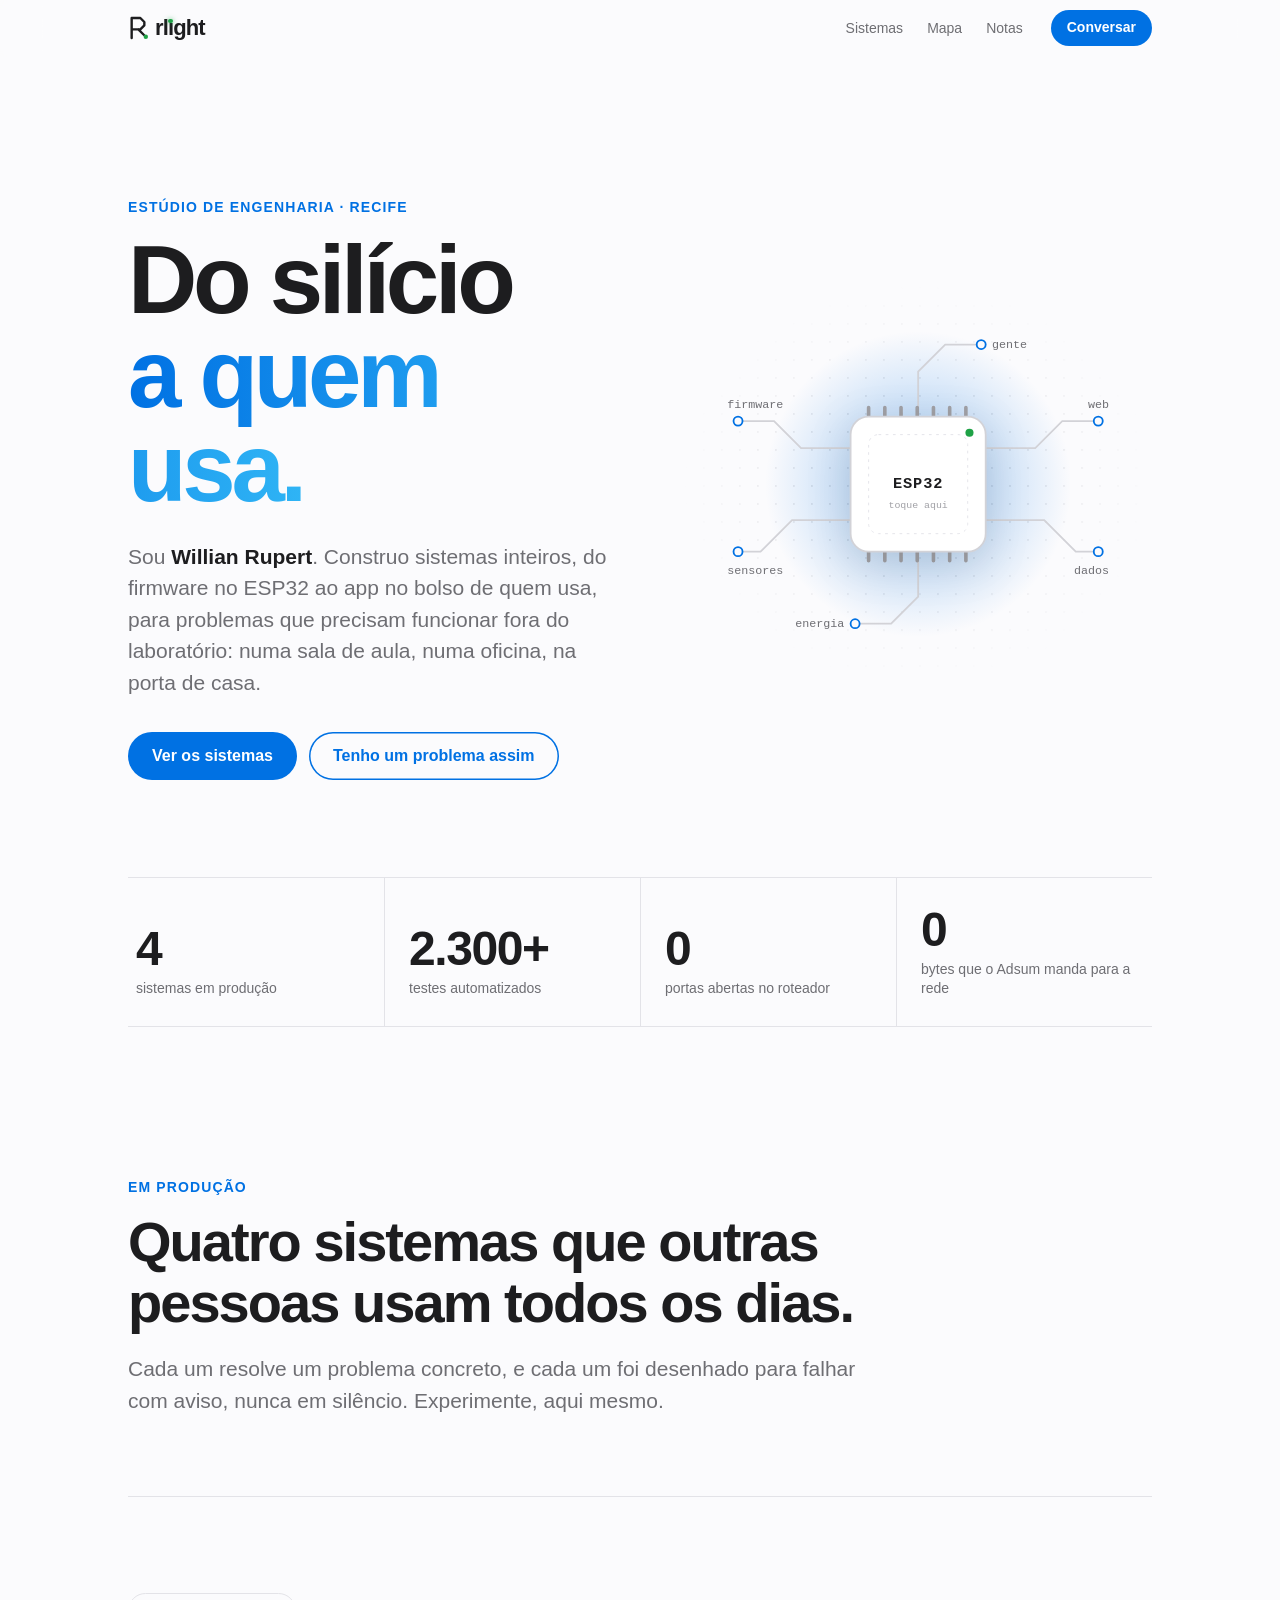
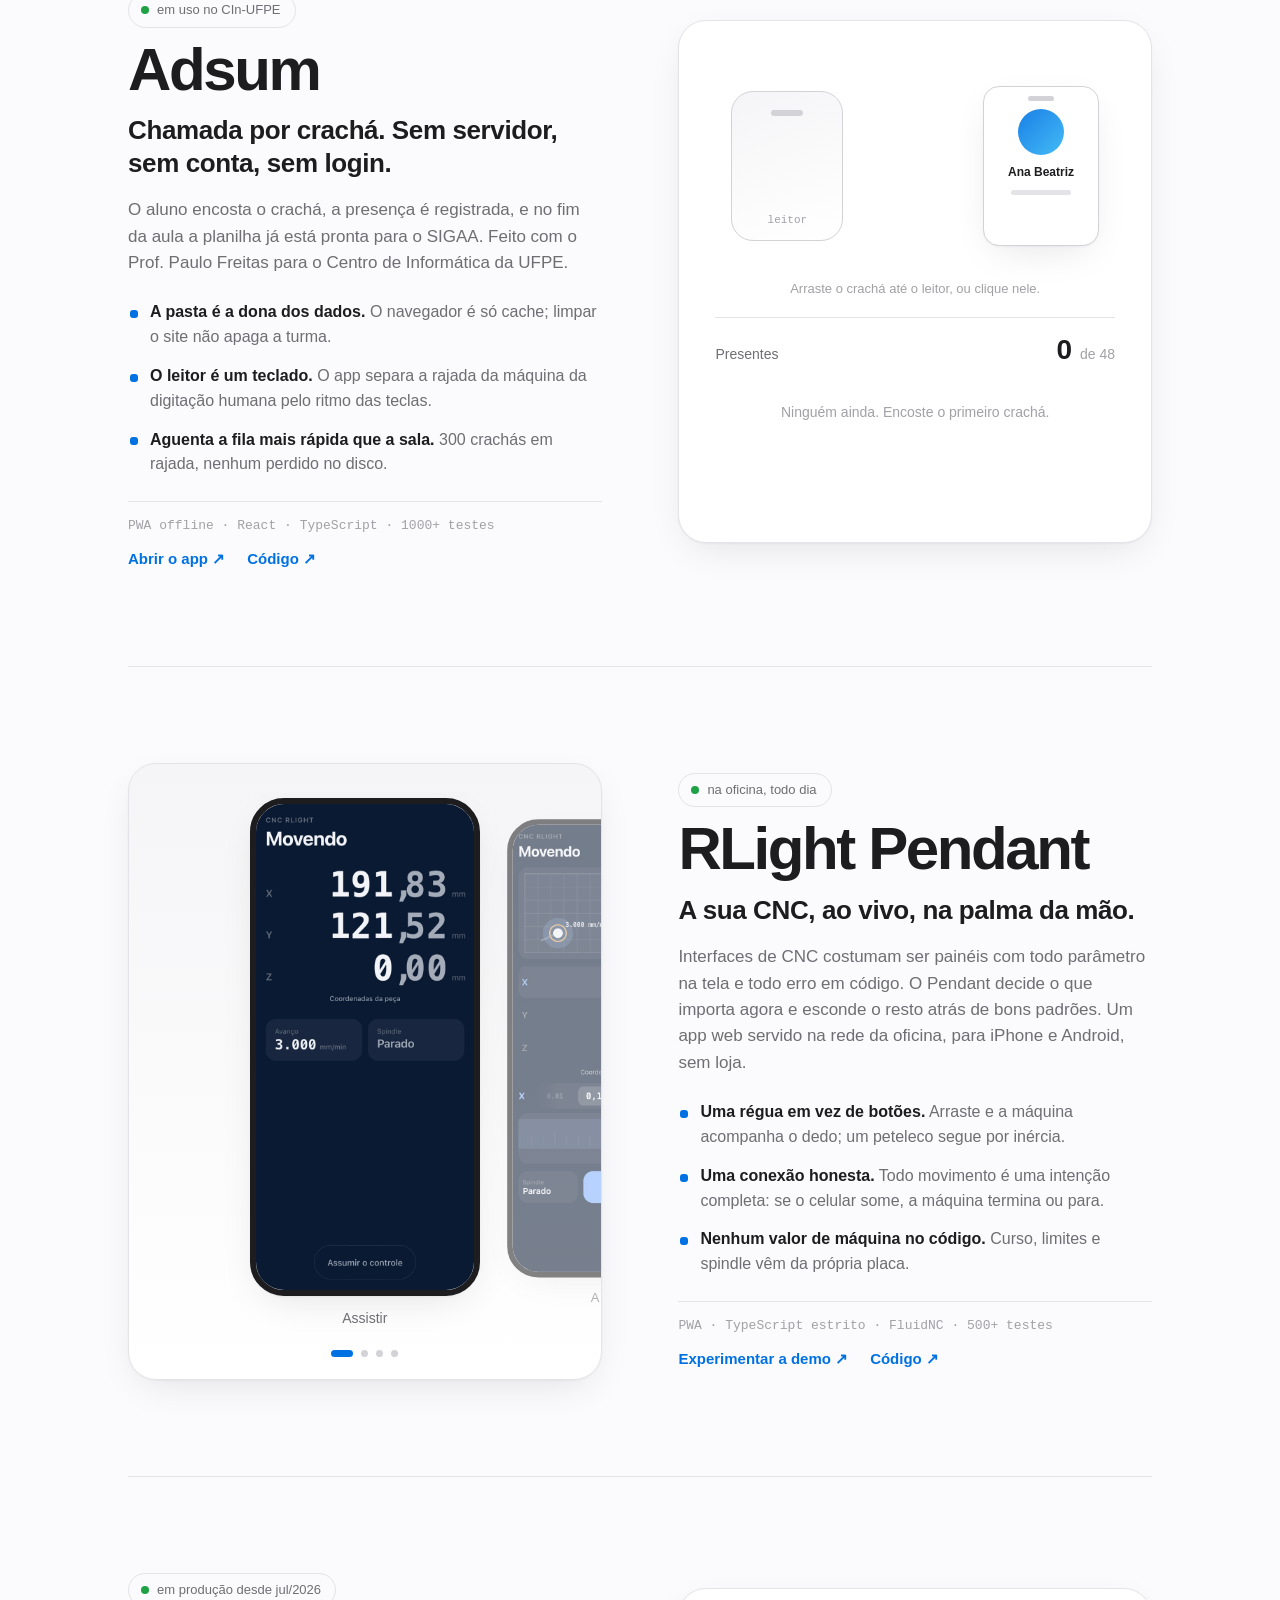
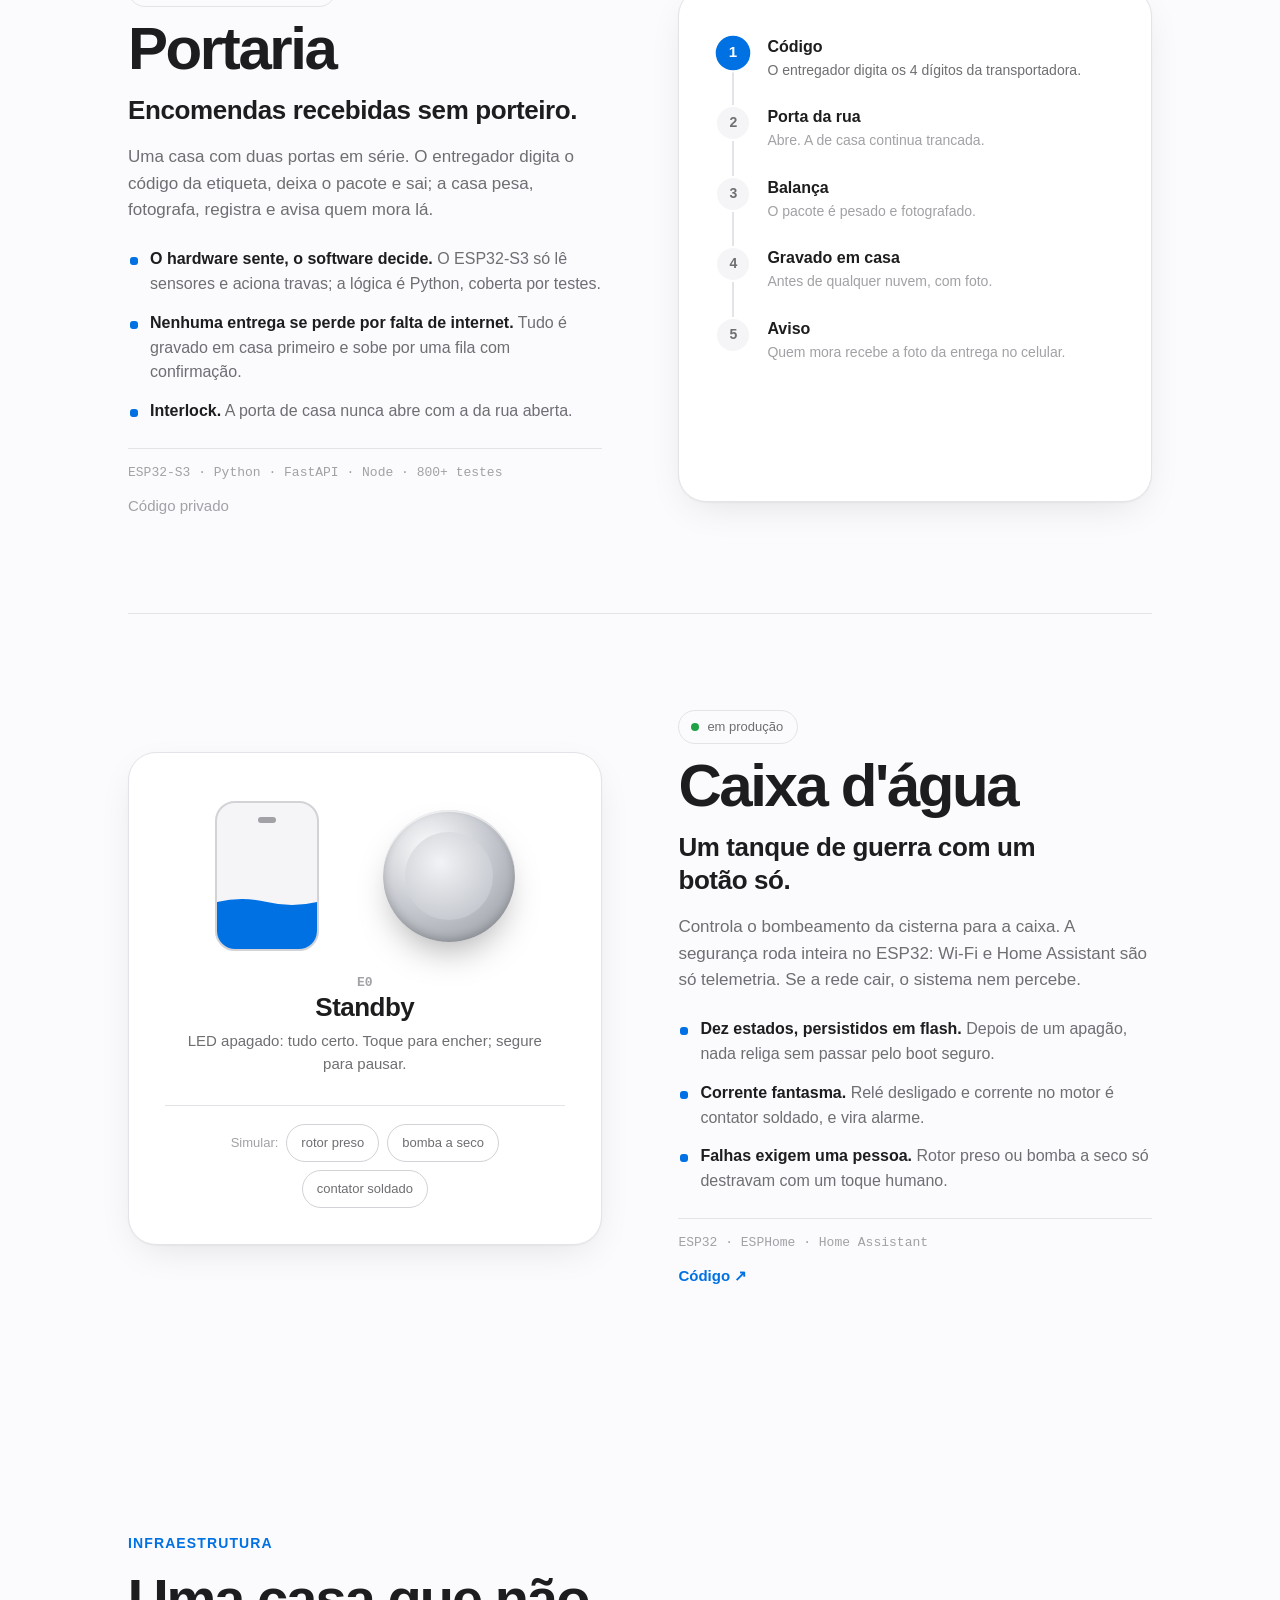
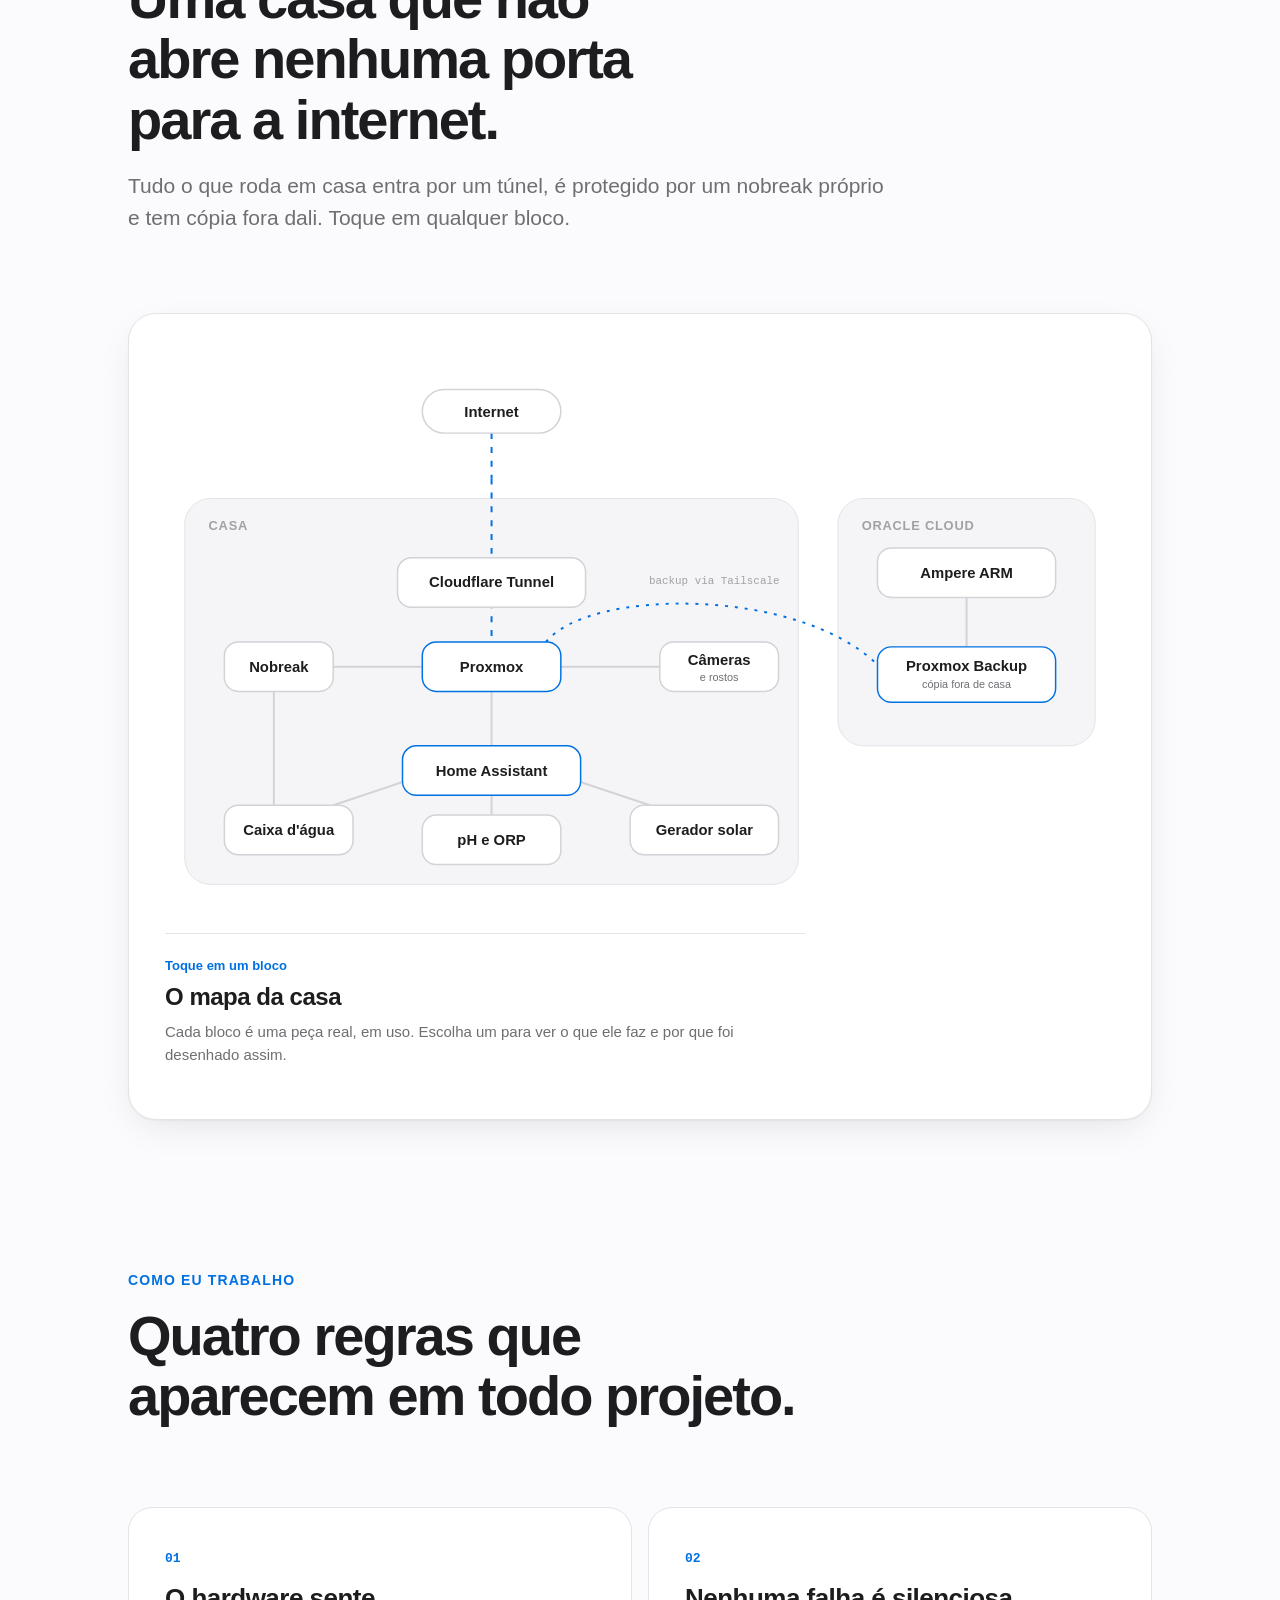
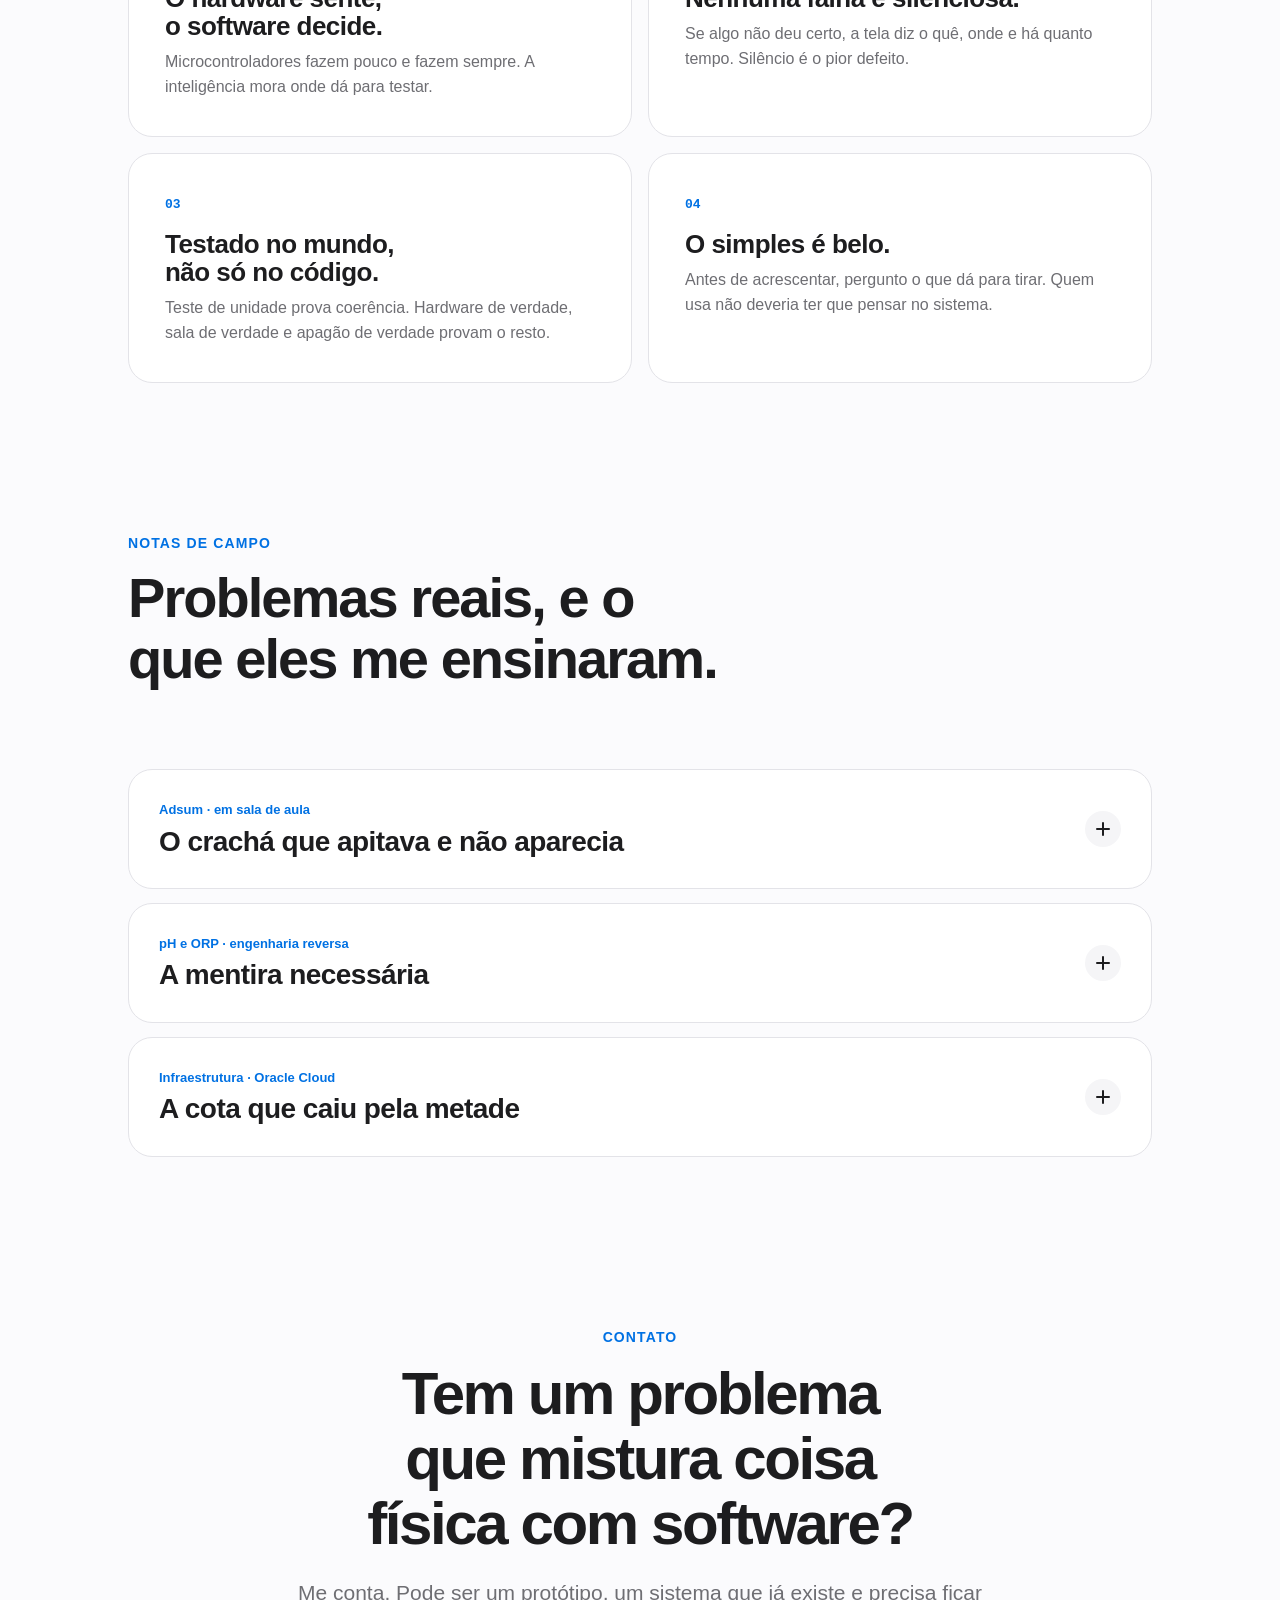
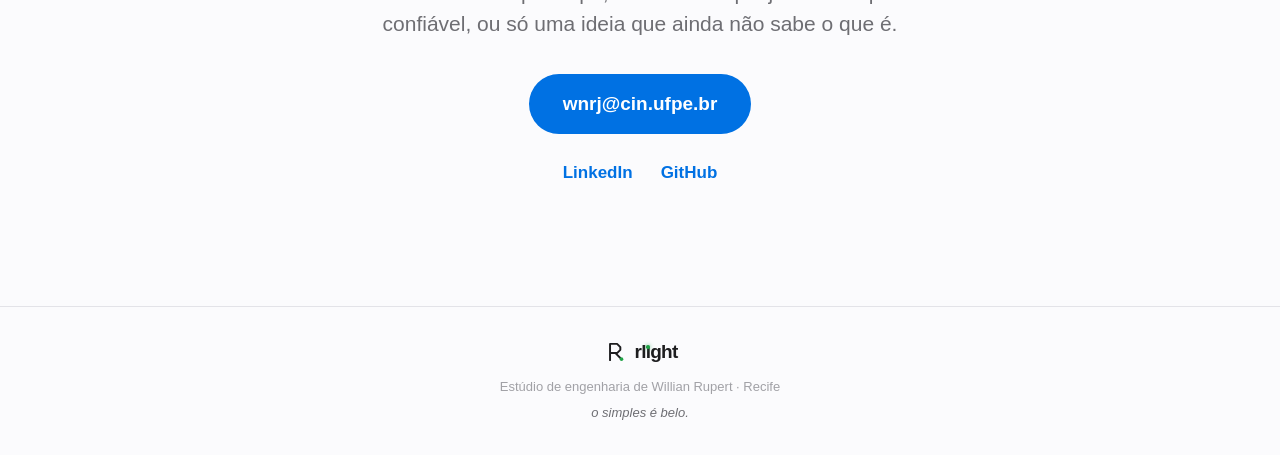
==== commit 2836a70e: "Marca nova: o Traço e o nome com o pingo aceso Ícone do R como trilha de placa terminando num pad ac" ====
--- a/index.html
+++ b/index.html
@@ -14,6 +14,7 @@
 <meta property="og:url" content="https://rlight.com.br/">
 <meta property="og:image" content="https://rlight.com.br/assets/og.png">
 <link rel="icon" href="assets/marca.svg" type="image/svg+xml">
+<link rel="icon" href="assets/marca/app-512.png" type="image/png" sizes="512x512">
 <link rel="apple-touch-icon" href="assets/apple-touch-icon.png">
 <link rel="stylesheet" href="estilo.css">
 <script>document.documentElement.classList.add('js')</script>
@@ -26,8 +27,8 @@
 <header class="barra">
   <nav class="barra-dentro" aria-label="Principal">
     <a class="marca" href="#topo" aria-label="RLight, início">
-      <svg viewBox="0 0 32 32" aria-hidden="true"><rect x="3" y="3" width="26" height="26" rx="8" class="marca-chip"/><path d="M11 22V10h5.5a3.5 3.5 0 0 1 0 7H11m5 0 5 5" class="marca-r"/><circle cx="24" cy="8" r="2.2" class="marca-led"/></svg>
-      <span>RLight</span>
+      <svg viewBox="0 0 48 48" aria-hidden="true"><path class="marca-traco" d="M13 39V9h13l6 6v5l-6 6H13M23 26l8.5 8.5"/><circle class="marca-pad" cx="34.2" cy="37.2" r="3.3"/></svg>
+      <span class="nome" aria-hidden="true">rl<span class="i">ı<i></i></span>ght</span>
     </a>
     <ul class="menu">
       <li><a href="#sistemas">Sistemas</a></li>
@@ -378,7 +379,8 @@
 </main>
 
 <footer class="rodape">
-  <p>RLight · estúdio de engenharia de Willian Rupert · Recife</p>
+  <p class="rodape-marca" aria-label="RLight"><svg viewBox="0 0 48 48" aria-hidden="true"><path class="marca-traco" d="M13 39V9h13l6 6v5l-6 6H13M23 26l8.5 8.5"/><circle class="marca-pad" cx="34.2" cy="37.2" r="3.3"/></svg><span class="nome" aria-hidden="true">rl<span class="i">ı<i></i></span>ght</span></p>
+  <p>Estúdio de engenharia de Willian Rupert · Recife</p>
   <p class="assinatura">o simples é belo.</p>
 </footer>
 
--- a/estilo.css
+++ b/estilo.css
@@ -91,12 +91,20 @@
   padding: 0 var(--margem-d) 0 var(--margem);
   display: flex; align-items: center; gap: 28px;
 }
-.marca { display: flex; align-items: center; gap: 10px; color: var(--texto); font-weight: 650; font-size: 18px; letter-spacing: -0.02em; }
+.marca { display: flex; align-items: center; gap: 4px; color: var(--texto); font-weight: 650; font-size: 18px; letter-spacing: -0.02em; }
 .marca:hover { text-decoration: none; }
-.marca svg { width: 28px; height: 28px; }
-.marca-chip { fill: var(--texto); }
-.marca-r { fill: none; stroke: var(--fundo); stroke-width: 2.6; stroke-linecap: round; stroke-linejoin: round; }
-.marca-led { fill: var(--verde); }
+.marca svg { width: 32px; height: 32px; margin: 0 -4px 0 -5px; }
+.marca-traco { fill: none; stroke: var(--texto); stroke-width: 3.6; stroke-linecap: round; stroke-linejoin: round; }
+.marca-pad { fill: var(--verde); transition: filter .3s; }
+.marca:hover .marca-pad { filter: drop-shadow(0 0 4px var(--verde)); }
+/* O nome: minúsculas, e o pingo do i é um LED aceso. */
+.nome { font: 650 22px/1 var(--display); letter-spacing: -0.04em; }
+.nome .i { position: relative; }
+.nome .i i { position: absolute; left: 50%; top: .19em; width: .19em; height: .19em; margin-left: -.095em; border-radius: 50%; background: var(--verde); box-shadow: 0 0 .25em color-mix(in srgb, var(--verde) 70%, transparent); animation: respira 4s ease-in-out infinite; }
+@keyframes respira { 0%, 100% { opacity: .82 } 50% { opacity: 1 } }
+.rodape-marca { display: inline-flex; align-items: center; justify-content: center; gap: 6px; color: var(--texto); margin-bottom: 6px; }
+.rodape-marca svg { width: 26px; height: 26px; }
+.rodape-marca .nome { font-size: 19px; }
 .menu { display: flex; gap: 24px; list-style: none; margin: 0 0 0 auto; padding: 0; }
 .menu a { color: var(--suave); font-size: 14px; font-weight: 500; }
 .menu a:hover { color: var(--texto); text-decoration: none; }
